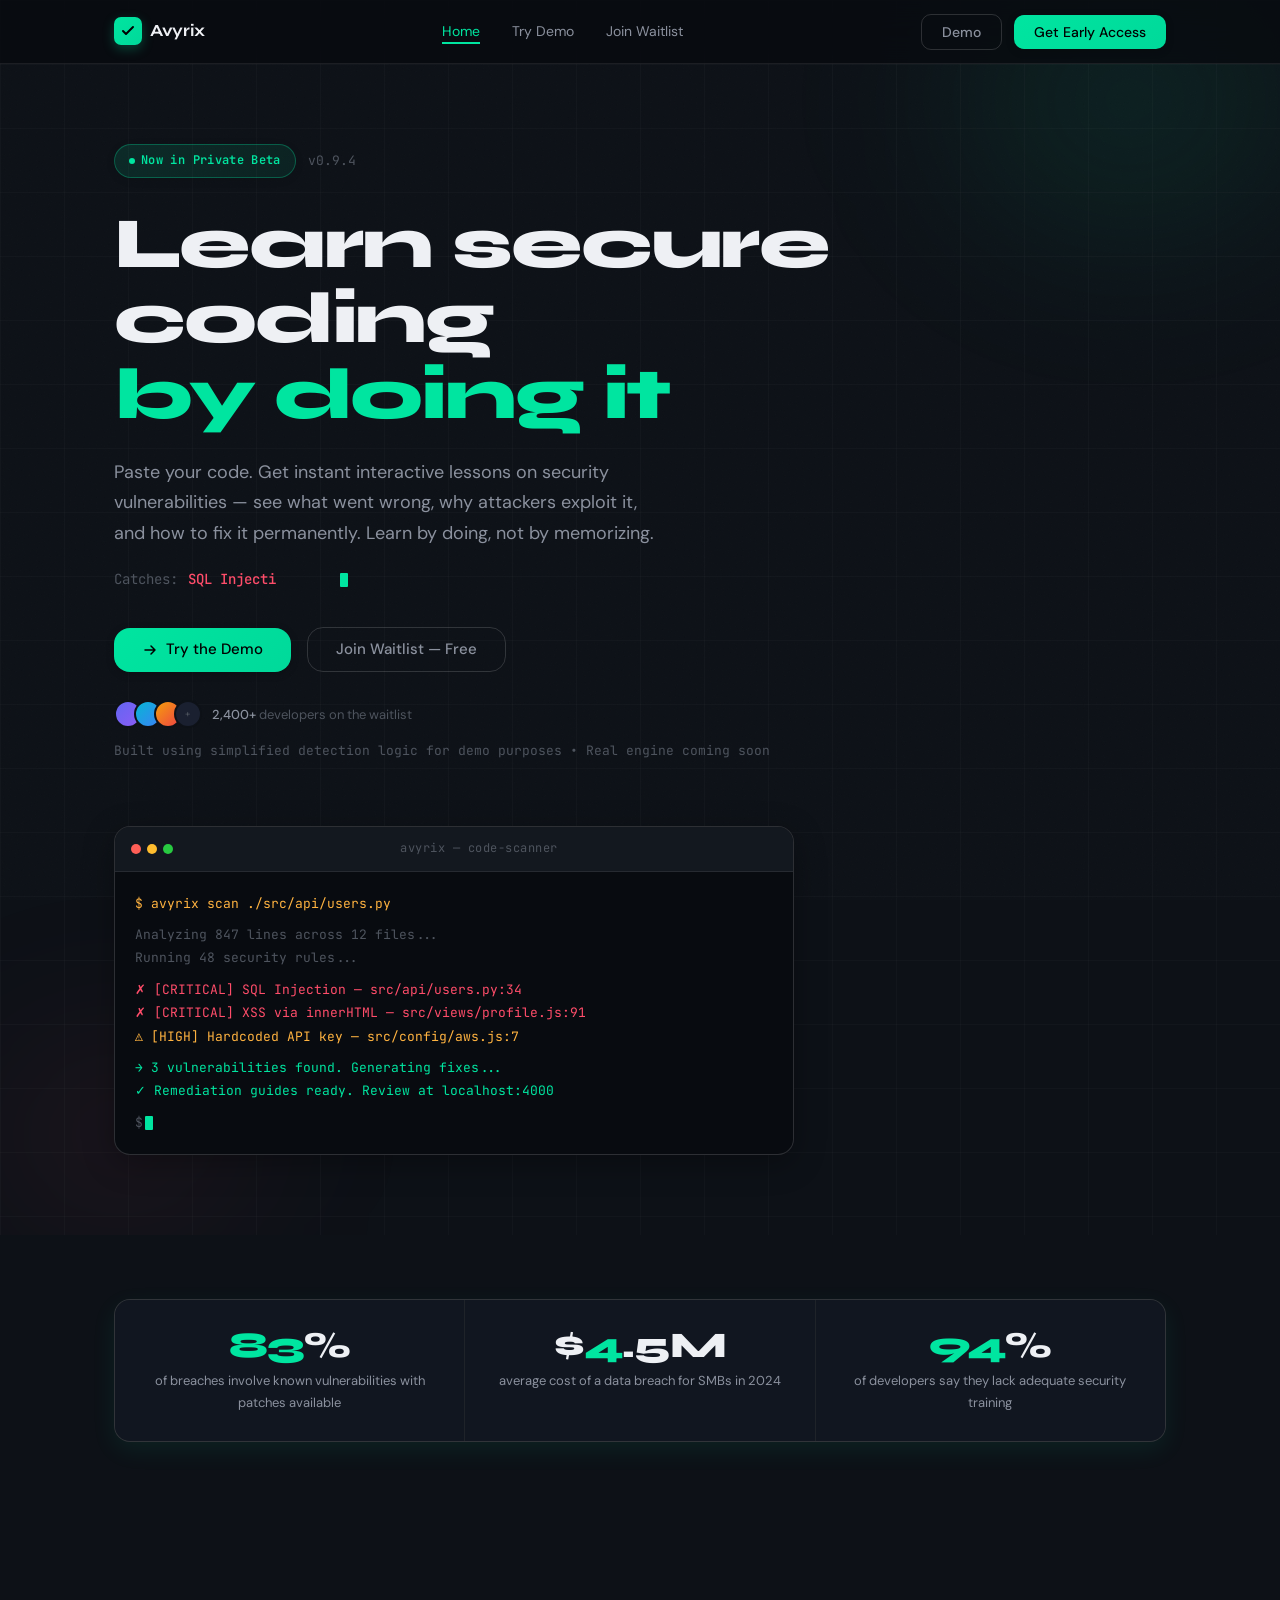
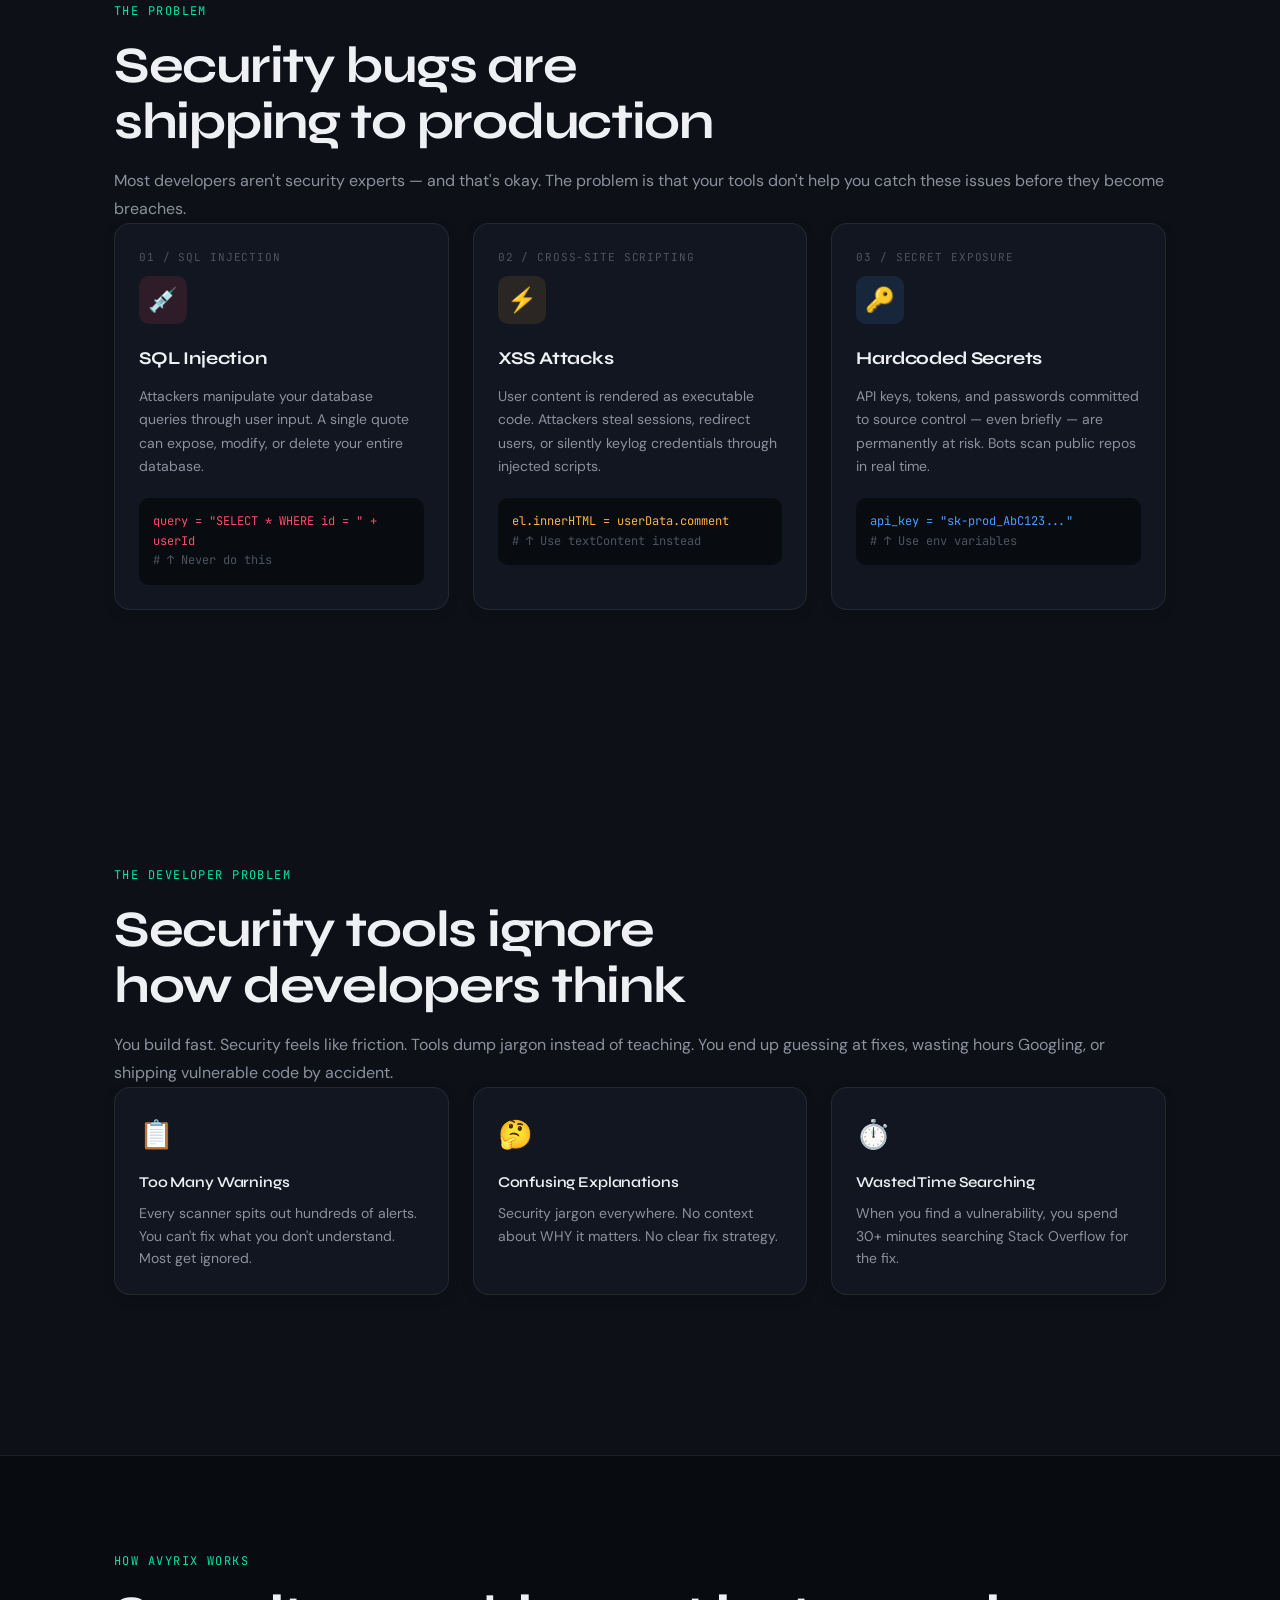
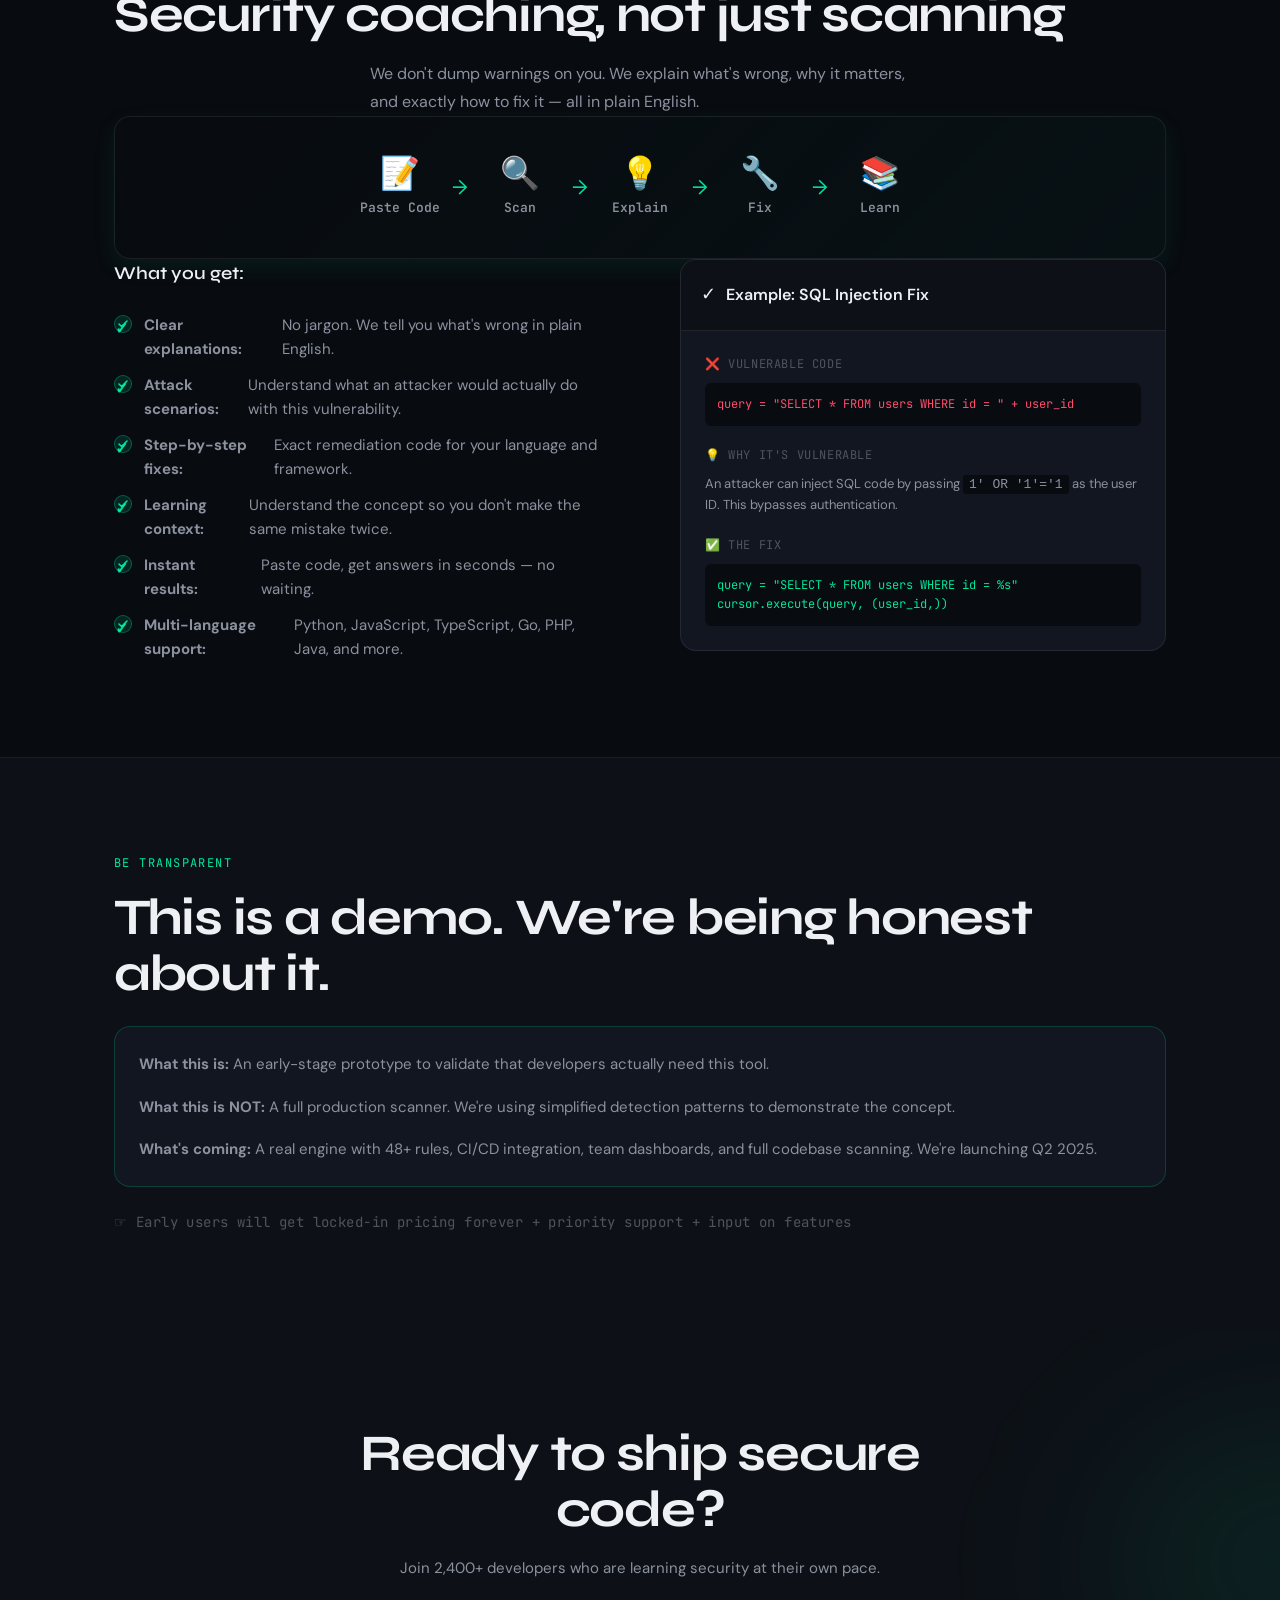
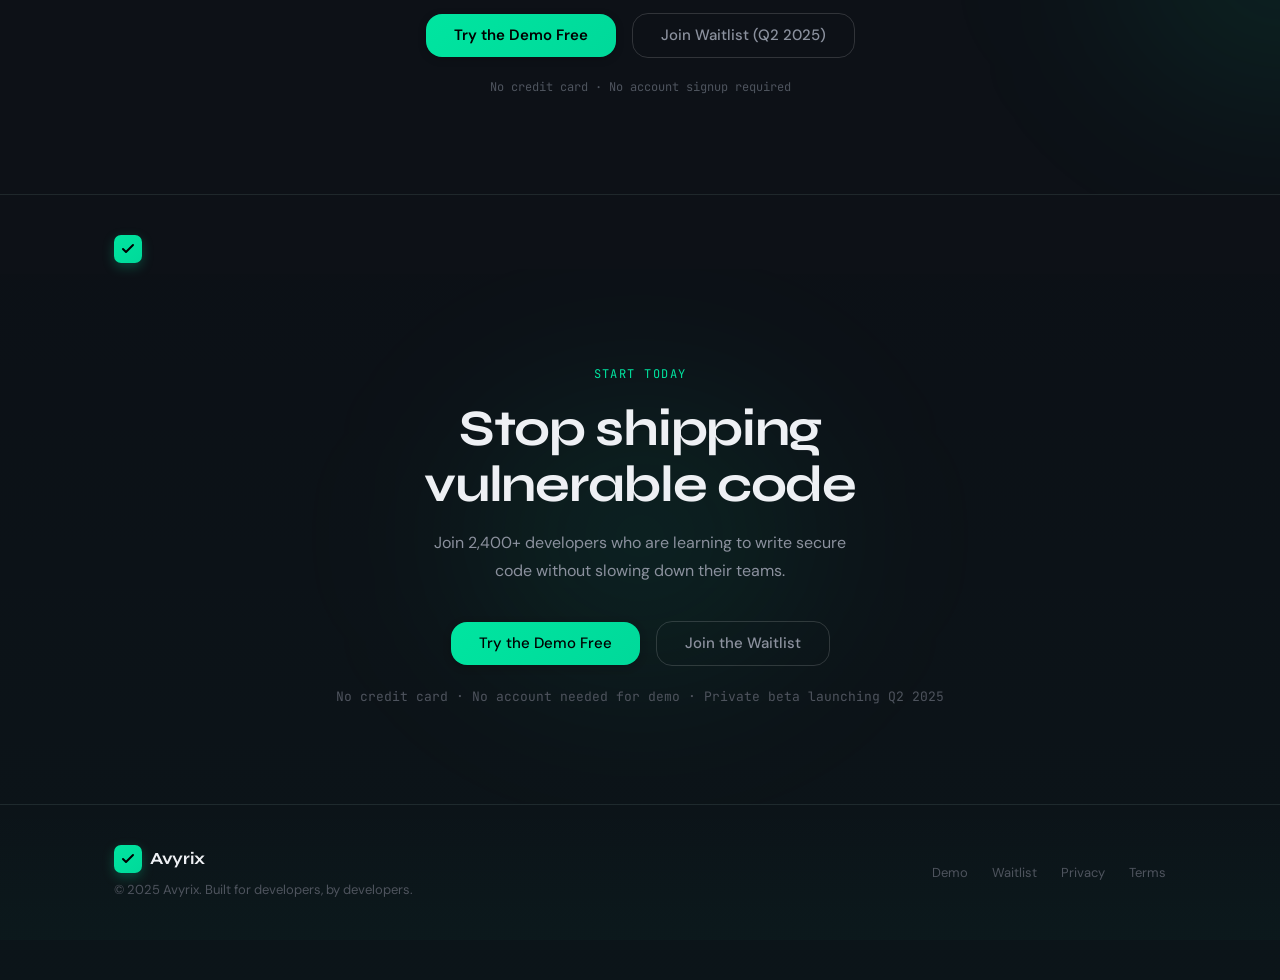
==== index.html @ a2d28712 "Initial Commit to GetAvyrix-Ready" ====
<!DOCTYPE html>
<html lang="en">

<head>
  <meta charset="UTF-8" />
  <meta name="viewport" content="width=device-width, initial-scale=1.0" />
  <meta name="description"
    content="Learn secure coding by example. Paste code, understand vulnerabilities, see how attacks work, and learn to fix them. Your developer-first security learning assistant." />
  <meta property="og:title" content="Avyrix — Learn Secure Coding by Example" />
  <meta property="og:description" content="Understand security vulnerabilities through interactive learning. See real attacks, understand why they matter, and master secure coding." />
  <meta property="og:type" content="website" />
  <title>Avyrix — Learn Secure Coding Fast (For Developers)</title>
  <link rel="stylesheet" href="css/styles.css" />
  <link rel="icon" type="image/svg+xml"
    href="data:image/svg+xml,<svg xmlns='http://www.w3.org/2000/svg' viewBox='0 0 32 32'><rect width='32' height='32' rx='8' fill='%2300e5a0'/><path d='M10 16l4 4 8-8' stroke='%23000' stroke-width='2.5' fill='none' stroke-linecap='round' stroke-linejoin='round'/></svg>" />
  <!-- Google tag (gtag.js) -->
  <script async src="https://www.googletagmanager.com/gtag/js?id=G-MGV57BHCSG"></script>
  <script>
    window.dataLayer = window.dataLayer || [];
    function gtag() { dataLayer.push(arguments); }
    gtag('js', new Date());

    gtag('config', 'G-MGV57BHCSG');
  </script>
</head>

<body>
  <!-- ═══════════════════════════════════════════════════════════
     NAVIGATION
═══════════════════════════════════════════════════════════ -->
  <nav class="nav" role="navigation" aria-label="Main navigation">
    <div class="nav__inner">
      <a href="index.html" class="nav__logo" aria-label="Avyrix home">
        <div class="nav__logo-icon" aria-hidden="true">
          <svg viewBox="0 0 16 16" fill="none" xmlns="http://www.w3.org/2000/svg">
            <path d="M3 8l3 3 7-7" stroke="#000" stroke-width="2" stroke-linecap="round" stroke-linejoin="round" />
          </svg>
        </div>
        <span class="nav__logo-text">Avyrix</span>
      </a>
      <ul class="nav__links" role="list">
        <li><a href="index.html" class="active">Home</a></li>
        <li><a href="demo.html">Try Demo</a></li>
        <li><a href="waitlist.html">Join Waitlist</a></li>
      </ul>
      <div class="nav__cta">
        <a href="demo.html" class="btn btn--ghost">Demo</a>
        <a href="waitlist.html" class="btn btn--primary">Get Early Access</a>
      </div>
    </div>
  </nav>
  <!-- ═══════════════════════════════════════════════════════════
     HERO
═══════════════════════════════════════════════════════════ -->
  <main>
    <section class="section"
      style="padding-top: calc(var(--nav-h) + 80px); padding-bottom: 80px; position: relative; overflow: hidden;"
      aria-labelledby="hero-heading">
      <!-- Background glow accents -->
      <div class="glow-accent glow-accent--green" style="top: -100px; right: -100px;" aria-hidden="true"></div>
      <div class="glow-accent glow-accent--red" style="bottom: -50px; left: -80px;" aria-hidden="true"></div>
      <!-- Grid lines background -->
      <div
        style="position:absolute;inset:0;background-image:linear-gradient(var(--border) 1px,transparent 1px),linear-gradient(90deg,var(--border) 1px,transparent 1px);background-size:64px 64px;opacity:0.3;pointer-events:none;"
        aria-hidden="true"></div>
      <div class="container" style="position:relative;z-index:1;">
        <div style="max-width: 760px;">
          <div class="fade-up">
            <div style="display:flex;align-items:center;gap:12px;margin-bottom:28px;flex-wrap:wrap;">
              <span class="badge badge--green badge--dot">Now in Private Beta</span>
              <span style="font-size:13px;color:var(--text-muted);font-family:var(--font-mono);">v0.9.4</span>
            </div>
          </div>
          <h1 class="display-xl fade-up fade-up--d1" id="hero-heading">Learn secure coding<br>
            <span style="color:var(--accent-green);">by doing it</span>
          </h1>
          <p class="fade-up fade-up--d2"
            style="font-size:18px;color:var(--text-secondary);margin-top:24px;max-width:540px;line-height:1.7;">
            Paste your code. Get instant interactive lessons on security vulnerabilities — see what went wrong, why attackers exploit it, and how to fix it permanently. Learn by doing, not by memorizing.
          </p>
          <!-- Typewriter feature highlight -->
          <div class="fade-up fade-up--d2" style="display:flex;align-items:center;gap:10px;margin-top:20px;">
            <span style="font-size:14px;color:var(--text-muted);font-family:var(--font-mono);">Catches:</span>
            <span id="typewriter"
              style="font-size:14px;color:var(--accent-red);font-family:var(--font-mono);font-weight:500;min-width:140px;"></span>
            <span class="terminal__caret" aria-hidden="true"></span>
          </div>
          <div class="fade-up fade-up--d3"
            style="display:flex;align-items:center;gap:16px;margin-top:36px;flex-wrap:wrap;">
            <a href="demo.html" class="btn btn--primary btn--large">
              <svg width="16" height="16" viewBox="0 0 16 16" fill="none" aria-hidden="true">
                <path d="M3 8h10M9 4l4 4-4 4" stroke="currentColor" stroke-width="1.5" stroke-linecap="round"
                  stroke-linejoin="round" />
              </svg> Try the Demo </a>
            <a href="waitlist.html" class="btn btn--ghost btn--large">Join Waitlist — Free</a>
          </div>
          <!-- Social proof line -->
          <div class="fade-up fade-up--d4" style="display:flex;align-items:center;gap:10px;margin-top:28px;">
            <div style="display:flex;" aria-label="User avatars">
              <!-- Avatar stack (decorative) -->
              <div
                style="width:28px;height:28px;border-radius:50%;background:linear-gradient(135deg,#6366f1,#8b5cf6);border:2px solid var(--bg-1);margin-right:-8px;"
                aria-hidden="true"></div>
              <div
                style="width:28px;height:28px;border-radius:50%;background:linear-gradient(135deg,#06b6d4,#3b82f6);border:2px solid var(--bg-1);margin-right:-8px;"
                aria-hidden="true"></div>
              <div
                style="width:28px;height:28px;border-radius:50%;background:linear-gradient(135deg,#f59e0b,#ef4444);border:2px solid var(--bg-1);margin-right:-8px;"
                aria-hidden="true"></div>
              <div
                style="width:28px;height:28px;border-radius:50%;background:var(--bg-3);border:2px solid var(--bg-1);display:flex;align-items:center;justify-content:center;font-size:10px;color:var(--text-muted);"
                aria-hidden="true">+</div>
            </div>
            <span style="font-size:13px;color:var(--text-muted);">
              <span style="color:var(--text-secondary);font-weight:500;">2,400+</span> developers on the waitlist
            </span>
          </div>
        </div>
        <p style="margin-top:12px;font-size:13px;color:var(--text-muted);font-family:var(--font-mono);"> Built using
          simplified detection logic for demo purposes • Real engine coming soon </p>
        <!-- Terminal preview float -->
        <div class="fade-up fade-up--d3" style="margin-top:64px;max-width:680px;" role="img"
          aria-label="Code scanner terminal preview">
          <div class="terminal">
            <div class="terminal__bar">
              <div class="terminal__dots" aria-hidden="true">
                <div class="terminal__dot" style="background:#ff5f57;"></div>
                <div class="terminal__dot" style="background:#ffbd2e;"></div>
                <div class="terminal__dot" style="background:#28ca41;"></div>
              </div>
              <span class="terminal__title">avyrix — code-scanner</span>
            </div>
            <div class="terminal__body" aria-live="polite">
              <div class="terminal__line--amber">$ avyrix scan ./src/api/users.py</div>
              <div style="color:var(--text-muted);margin-top:8px;">Analyzing 847 lines across 12 files...</div>
              <div style="color:var(--text-muted);">Running 48 security rules...</div>
              <div class="terminal__line--red" style="margin-top:8px;">✗ [CRITICAL] SQL Injection — src/api/users.py:34
              </div>
              <div class="terminal__line--red">✗ [CRITICAL] XSS via innerHTML — src/views/profile.js:91</div>
              <div class="terminal__line--amber">⚠ [HIGH] Hardcoded API key — src/config/aws.js:7</div>
              <div class="terminal__line--green" style="margin-top:8px;">→ 3 vulnerabilities found. Generating fixes...
              </div>
              <div class="terminal__line--green">✓ Remediation guides ready. Review at localhost:4000</div>
              <div style="margin-top:8px;color:var(--text-muted);">$<span class="terminal__caret"
                  aria-hidden="true"></span></div>
            </div>
          </div>
        </div>
      </div>
    </section>
    <!-- ═══════════════════════════════════════════════════════════
     STATS
═══════════════════════════════════════════════════════════ -->
    <section class="section--sm" aria-label="Key statistics">
      <div class="container">
        <div class="stat-grid" role="list">
          <div class="stat-item" role="listitem" data-reveal>
            <div class="stat-item__num"><span data-count="83">0</span>%</div>
            <div class="stat-item__label">of breaches involve known vulnerabilities with patches available</div>
          </div>
          <div class="stat-item" role="listitem" data-reveal>
            <div class="stat-item__num">$<span data-count="4">0</span>.5M</div>
            <div class="stat-item__label">average cost of a data breach for SMBs in 2024</div>
          </div>
          <div class="stat-item" role="listitem" data-reveal>
            <div class="stat-item__num"><span data-count="94">0</span>%</div>
            <div class="stat-item__label">of developers say they lack adequate security training</div>
          </div>
        </div>
      </div>
    </section>
    <!-- ═══════════════════════════════════════════════════════════
     PROBLEM SECTION
═══════════════════════════════════════════════════════════ -->
    <section class="section" aria-labelledby="problem-heading">
      <div class="container">
        <div style="max-width:600px;margin-bottom:64px;" data-reveal>
          <span class="eyebrow">The Problem</span>
          <h2 class="display-lg" id="problem-heading">Security bugs are<br>shipping to production</h2>
          <p style="color:var(--text-secondary);margin-top:16px;font-size:16px;line-height:1.75;">
            Most developers aren't security experts — and that's okay. The problem is that your tools don't help you
            catch these issues before they become breaches.
          </p>
        </div>
        <div class="grid-3" role="list" style="margin-bottom:64px;">
          <article class="card problem-card" data-reveal role="listitem">
            <div class="problem-card__num">01 / SQL INJECTION</div>
            <div class="problem-card__icon" style="background:var(--accent-red-dim);"><span aria-hidden="true">💉</span></div>
            <h3>SQL Injection</h3>
            <p>Attackers manipulate your database queries through user input. A single quote can expose, modify, or delete your entire database.</p>
            <div style="margin-top:20px;padding:14px;background:var(--bg-0);border-radius:var(--radius-md);font-family:var(--font-mono);font-size:12px;">
              <span style="color:var(--accent-red);">query = "SELECT * WHERE id = " + userId</span><br>
              <span style="color:var(--text-muted);"># ↑ Never do this</span>
            </div>
          </article>
          <article class="card problem-card" data-reveal role="listitem">
            <div class="problem-card__num">02 / CROSS-SITE SCRIPTING</div>
            <div class="problem-card__icon" style="background:var(--accent-amber-dim);"><span aria-hidden="true">⚡</span></div>
            <h3>XSS Attacks</h3>
            <p>User content is rendered as executable code. Attackers steal sessions, redirect users, or silently keylog credentials through injected scripts.</p>
            <div style="margin-top:20px;padding:14px;background:var(--bg-0);border-radius:var(--radius-md);font-family:var(--font-mono);font-size:12px;">
              <span style="color:var(--accent-amber);">el.innerHTML = userData.comment</span><br>
              <span style="color:var(--text-muted);"># ↑ Use textContent instead</span>
            </div>
          </article>
          <article class="card problem-card" data-reveal role="listitem">
            <div class="problem-card__num">03 / SECRET EXPOSURE</div>
            <div class="problem-card__icon" style="background:var(--accent-blue-dim);"><span aria-hidden="true">🔑</span></div>
            <h3>Hardcoded Secrets</h3>
            <p>API keys, tokens, and passwords committed to source control — even briefly — are permanently at risk. Bots scan public repos in real time.</p>
            <div style="margin-top:20px;padding:14px;background:var(--bg-0);border-radius:var(--radius-md);font-family:var(--font-mono);font-size:12px;">
              <span style="color:var(--accent-blue);">api_key = "sk-prod_AbC123..."</span><br>
              <span style="color:var(--text-muted);"># ↑ Use env variables</span>
            </div>
          </article>
        </div>
      </div>
    </section>

    <!-- ═══════════════════════════════════════════════════════════
     DEVELOPER PROBLEM SECTION
═══════════════════════════════════════════════════════════ -->
    <section class="section" aria-labelledby="developer-problem-heading">
      <div class="container">
        <div style="max-width:600px;margin-bottom:64px;" data-reveal>
          <span class="eyebrow">The Developer Problem</span>
          <h2 class="display-lg" id="developer-problem-heading">Security tools ignore<br>how developers think</h2>
          <p style="color:var(--text-secondary);margin-top:16px;font-size:16px;line-height:1.75;">
            You build fast. Security feels like friction. Tools dump jargon instead of teaching. You end up guessing at fixes,
            wasting hours Googling, or shipping vulnerable code by accident.
          </p>
        </div>
        <div class="grid-3" role="list" style="margin-bottom:64px;">
          <article class="card problem-card" data-reveal role="listitem">
            <div style="font-size:28px;margin-bottom:12px;" aria-hidden="true">📋</div>
            <h3 style="font-size:15px;font-weight:600;margin-bottom:8px;">Too Many Warnings</h3>
            <p style="font-size:14px;color:var(--text-secondary);line-height:1.6;">Every scanner spits out hundreds of alerts. You can't fix what you don't understand. Most get ignored.</p>
          </article>
          <article class="card problem-card" data-reveal role="listitem">
            <div style="font-size:28px;margin-bottom:12px;" aria-hidden="true">🤔</div>
            <h3 style="font-size:15px;font-weight:600;margin-bottom:8px;">Confusing Explanations</h3>
            <p style="font-size:14px;color:var(--text-secondary);line-height:1.6;">Security jargon everywhere. No context about WHY it matters. No clear fix strategy.</p>
          </article>
          <article class="card problem-card" data-reveal role="listitem">
            <div style="font-size:28px;margin-bottom:12px;" aria-hidden="true">⏱️</div>
            <h3 style="font-size:15px;font-weight:600;margin-bottom:8px;">Wasted Time Searching</h3>
            <p style="font-size:14px;color:var(--text-secondary);line-height:1.6;">When you find a vulnerability, you spend 30+ minutes searching Stack Overflow for the fix.</p>
          </article>
        </div>
      </div>
    </section>
    <!-- ═══════════════════════════════════════════════════════════
     SOLUTION SECTION
═══════════════════════════════════════════════════════════ -->
    <section class="section"
      style="background:var(--bg-0);border-top:1px solid var(--border);border-bottom:1px solid var(--border);"
      aria-labelledby="solution-heading">
      <div class="container">
        <div style="text-align:center;margin-bottom:64px;" data-reveal>
          <span class="eyebrow">How Avyrix Works</span>
          <h2 class="display-lg" id="solution-heading">Security coaching, not just scanning</h2>
          <p style="color:var(--text-secondary);margin-top:16px;max-width:540px;margin-left:auto;margin-right:auto;font-size:16px;line-height:1.75;">
            We don't dump warnings on you. We explain what's wrong, why it matters, and exactly how to fix it — all in plain English.
          </p>
        </div>
        <!-- Visual flow diagram -->
        <div class="flow-diagram" data-reveal style="margin-bottom:64px;">
          <div class="flow-step">
            <div class="flow-icon">📝</div>
            <div class="flow-label">Paste Code</div>
          </div>
          <div class="flow-arrow">→</div>
          <div class="flow-step">
            <div class="flow-icon">🔍</div>
            <div class="flow-label">Scan</div>
          </div>
          <div class="flow-arrow">→</div>
          <div class="flow-step">
            <div class="flow-icon">💡</div>
            <div class="flow-label">Explain</div>
          </div>
          <div class="flow-arrow">→</div>
          <div class="flow-step">
            <div class="flow-icon">🔧</div>
            <div class="flow-label">Fix</div>
          </div>
          <div class="flow-arrow">→</div>
          <div class="flow-step">
            <div class="flow-icon">📚</div>
            <div class="flow-label">Learn</div>
          </div>
        </div>
        <!-- How it works steps -->
        <div class="grid-2" style="align-items:start;gap:80px;">
          <!-- Left: Copy -->
          <div data-reveal>
            <h3 style="font-size:18px;font-weight:600;margin-bottom:24px;color:var(--text-primary);">What you get:</h3>
            <ul class="feature-list" role="list">
              <li><strong>Clear explanations:</strong> No jargon. We tell you what's wrong in plain English.</li>
              <li><strong>Attack scenarios:</strong> Understand what an attacker would actually do with this vulnerability.</li>
              <li><strong>Step-by-step fixes:</strong> Exact remediation code for your language and framework.</li>
              <li><strong>Learning context:</strong> Understand the concept so you don't make the same mistake twice.</li>
              <li><strong>Instant results:</strong> Paste code, get answers in seconds — no waiting.</li>
              <li><strong>Multi-language support:</strong> Python, JavaScript, TypeScript, Go, PHP, Java, and more.</li>
            </ul>
          </div>
          <!-- Right: Example walkthrough -->
          <div data-reveal>
            <div style="background:var(--bg-card);border:1px solid var(--border);border-radius:var(--radius-lg);overflow:hidden;">
              <div
                style="padding:20px;background:var(--bg-1);border-bottom:1px solid var(--border);display:flex;align-items:center;gap:10px;">
                <span style="font-size:18px;" aria-hidden="true">✓</span>
                <span style="font-weight:600;color:var(--text-primary);">Example: SQL Injection Fix</span>
              </div>
              <div style="padding:24px;">
                <div style="margin-bottom:20px;">
                  <p style="font-size:12px;color:var(--text-muted);font-family:var(--font-mono);letter-spacing:0.05em;margin-bottom:8px;text-transform:uppercase;">
                    ❌ Vulnerable Code
                  </p>
                  <div
                    style="background:var(--bg-0);padding:12px;border-radius:6px;font-family:var(--font-mono);font-size:12px;color:var(--accent-red);line-height:1.6;overflow-x:auto;">
                    query = "SELECT * FROM users WHERE id = " + user_id
                  </div>
                </div>
                <div style="margin-bottom:20px;">
                  <p style="font-size:12px;color:var(--text-muted);font-family:var(--font-mono);letter-spacing:0.05em;margin-bottom:8px;text-transform:uppercase;">
                    💡 Why It's Vulnerable
                  </p>
                  <p style="font-size:13px;color:var(--text-secondary);line-height:1.6;">
                    An attacker can inject SQL code by passing <code style="background:var(--bg-0);padding:2px 6px;border-radius:3px;">1' OR '1'='1</code> as the user ID. This bypasses authentication.
                  </p>
                </div>
                <div>
                  <p style="font-size:12px;color:var(--text-muted);font-family:var(--font-mono);letter-spacing:0.05em;margin-bottom:8px;text-transform:uppercase;">
                    ✅ The Fix
                  </p>
                  <div
                    style="background:var(--bg-0);padding:12px;border-radius:6px;font-family:var(--font-mono);font-size:12px;color:var(--accent-green);line-height:1.6;overflow-x:auto;">
                    query = "SELECT * FROM users WHERE id = %s"<br>
                    cursor.execute(query, (user_id,))
                  </div>
                </div>
              </div>
            </div>
          </div>
        </div>
      </div>
    </section>
    <!-- ═══════════════════════════════════════════════════════════
     TRANSPARENCY SECTION
═══════════════════════════════════════════════════════════ -->
    <section class="section" aria-labelledby="transparency-heading">
      <div class="container">
        <div style="max-width:700px;margin:0 auto;text-align:center;" data-reveal>
          <span class="eyebrow">Be Transparent</span>
          <h2 class="display-lg" id="transparency-heading">This is a demo. We're being honest about it.</h2>
          <div style="margin-top:24px;padding:24px;background:var(--bg-card);border:1px solid rgba(0,229,160,0.2);border-radius:var(--radius-lg);">
            <p style="font-size:15px;color:var(--text-secondary);line-height:1.75;margin-bottom:16px;">
              <strong>What this is:</strong> An early-stage prototype to validate that developers actually need this tool.
            </p>
            <p style="font-size:15px;color:var(--text-secondary);line-height:1.75;margin-bottom:16px;">
              <strong>What this is NOT:</strong> A full production scanner. We're using simplified detection patterns to demonstrate the concept.
            </p>
            <p style="font-size:15px;color:var(--text-secondary);line-height:1.75;">
              <strong>What's coming:</strong> A real engine with 48+ rules, CI/CD integration, team dashboards, and full codebase scanning. We're launching Q2 2025.
            </p>
          </div>
          <p style="margin-top:24px;font-size:14px;color:var(--text-muted);font-family:var(--font-mono);letter-spacing:0.03em;">
            ☞ Early users will get locked-in pricing forever + priority support + input on features
          </p>
        </div>
      </div>
    </section>
    <!-- ═══════════════════════════════════════════════════════════
     FINAL CTA SECTION
═══════════════════════════════════════════════════════════ -->
    <section class="section" style="position:relative;overflow:hidden;" aria-labelledby="final-cta-heading">
      <div class="glow-accent glow-accent--green" style="top:50%;right:-20%;transform:translateY(-50%);" aria-hidden="true"></div>
      <div class="container" style="text-align:center;position:relative;z-index:1;">
        <div data-reveal>
          <h2 class="display-lg" id="final-cta-heading" style="max-width:560px;margin:0 auto;"> Ready to ship secure code?</h2>
          <p style="color:var(--text-secondary);margin-top:16px;margin-bottom:32px;max-width:500px;margin-left:auto;margin-right:auto;font-size:15px;line-height:1.75;">
            Join 2,400+ developers who are learning security at their own pace.
          </p>
          <div style="display:flex;align-items:center;justify-content:center;gap:16px;flex-wrap:wrap;margin-bottom:20px;">
            <a href="demo.html" class="btn btn--primary btn--large" style="font-weight:600;"> Try the Demo Free </a>
            <a href="waitlist.html" class="btn btn--ghost btn--large"> Join Waitlist (Q2 2025)</a>
          </div>
          <p style="font-size:12px;color:var(--text-muted);font-family:var(--font-mono);"> No credit card · No account signup required </p>
        </div>
      </div>
    </section>
  </main>
  <!-- ═══════════════════════════════════════════════════════════
     FOOTER
═══════════════════════════════════════════════════════════ -->
  <footer class="footer" role="contentinfo">
    <div class="container">
      <div class="footer__inner">
        <div>
          <div class="nav__logo" style="margin-bottom:6px;">
            <div class="nav__logo-icon" aria-hidden="true">
              <svg viewBox="0 0 16 16" fill="none" xmlns="http://www.w3.org/2000/svg">
                <path d="M3 8l3 3 7-7" stroke="#000" stroke-width="2" stroke-linecap="round" stroke-linejoin="round" />
                    and apply the remediation steps. Ship secure code with confidence.</p>
                </div>
              </div>
            </div>
          </div>
        </div>
      </div>
    </section>
    <!-- ═══════════════════════════════════════════════════════════
     CTA SECTION
═══════════════════════════════════════════════════════════ -->
    <section class="section" style="position:relative;overflow:hidden;" aria-labelledby="cta-heading">
      <div class="glow-accent glow-accent--green" style="top:50%;left:50%;transform:translate(-50%,-50%);"
        aria-hidden="true"></div>
      <div class="container" style="text-align:center;position:relative;z-index:1;">
        <div data-reveal>
          <span class="eyebrow">Start Today</span>
          <h2 class="display-lg" id="cta-heading" style="max-width:560px;margin:0 auto;"> Stop shipping vulnerable code
          </h2>
          <p
            style="color:var(--text-secondary);margin-top:16px;margin-bottom:36px;max-width:440px;margin-left:auto;margin-right:auto;line-height:1.75;">
            Join 2,400+ developers who are learning to write secure code without slowing down their teams. </p>
          <div style="display:flex;align-items:center;justify-content:center;gap:16px;flex-wrap:wrap;">
            <a href="demo.html" class="btn btn--primary btn--large"> Try the Demo Free </a>
            <a href="waitlist.html" class="btn btn--ghost btn--large"> Join the Waitlist </a>
          </div>
          <p style="margin-top:20px;font-size:13px;color:var(--text-muted);font-family:var(--font-mono);"> No credit
            card · No account needed for demo · Private beta launching Q2 2025 </p>
        </div>
      </div>
    </section>
  </main>
  <!-- ═══════════════════════════════════════════════════════════
     FOOTER
═══════════════════════════════════════════════════════════ -->
  <footer class="footer" role="contentinfo">
    <div class="container">
      <div class="footer__inner">
        <div>
          <div class="nav__logo" style="margin-bottom:6px;">
            <div class="nav__logo-icon" aria-hidden="true">
              <svg viewBox="0 0 16 16" fill="none" xmlns="http://www.w3.org/2000/svg">
                <path d="M3 8l3 3 7-7" stroke="#000" stroke-width="2" stroke-linecap="round" stroke-linejoin="round" />
              </svg>
            </div>
            <span class="nav__logo-text">Avyrix</span>
          </div>
          <p class="footer__copy">© 2025 Avyrix. Built for developers, by developers.</p>
        </div>
        <nav class="footer__links" aria-label="Footer navigation">
          <a href="demo.html">Demo</a>
          <a href="waitlist.html">Waitlist</a>
          <a href="#" onclick="return false;">Privacy</a>
          <a href="#" onclick="return false;">Terms</a>
        </nav>
      </div>
    </div>
  </footer>
  <script src="js/utils.js"></script>
  <script src="js/app.js"></script>
</body>

</html>
---- css/styles.css ----
/* ============================================================
  Avyrix — Global Stylesheet
  Design: Terminal-noir with precision grid
  Font: Syne (display) + JetBrains Mono (code) + DM Sans (body)
  ============================================================ */

@import url('https://fonts.googleapis.com/css2?family=Syne:wght@400;600;700;800&family=DM+Sans:ital,opsz,wght@0,9..40,300;0,9..40,400;0,9..40,500;1,9..40,300&family=JetBrains+Mono:wght@400;500&display=swap');

/* ── Reset ───────────────────────────────────────────────── */
*, *::before, *::after { box-sizing: border-box; margin: 0; padding: 0; }
html { scroll-behavior: smooth; }
img, svg { display: block; max-width: 100%; }
a { color: inherit; text-decoration: none; }
button { cursor: pointer; border: none; background: none; font-family: inherit; }

/* ── Tokens ──────────────────────────────────────────────── */
:root {
  --bg-0: #080b10;
  --bg-1: #0d1117;
  --bg-2: #13181f;
  --bg-3: #1a2030;
  --bg-card: #111620;
  --border: rgba(255,255,255,0.08);
  --border-strong: rgba(255,255,255,0.15);

  --accent-green: #00e5a0;
  --accent-green-dim: rgba(0,229,160,0.12);
  --accent-green-glow: rgba(0,229,160,0.25);
  --accent-red: #ff4d6a;
  --accent-red-dim: rgba(255,77,106,0.12);
  --accent-blue: #4d9eff;
  --accent-blue-dim: rgba(77,158,255,0.12);
  --accent-amber: #ffb340;
  --accent-amber-dim: rgba(255,179,64,0.10);

  --text-primary: #eef0f4;
  --text-secondary: #8b919e;
  --text-muted: #4e545e;
  --text-code: #a8f0c6;

  --font-display: 'Syne', sans-serif;
  --font-body: 'DM Sans', sans-serif;
  --font-mono: 'JetBrains Mono', monospace;

  --radius-sm: 6px;
  --radius-md: 10px;
  --radius-lg: 16px;
  --radius-xl: 24px;

  --transition: 220ms cubic-bezier(0.4,0,0.2,1);

  --max-w: 1100px;
  --nav-h: 64px;
}

body {
  font-family: var(--font-body);
  background: var(--bg-1);
  color: var(--text-primary);
  font-size: 16px;
  line-height: 1.65;
  -webkit-font-smoothing: antialiased;
  overflow-x: hidden;
}

/* ── Noise texture overlay ──────────────────────────────── */
body::before {
  content: '';
  position: fixed;
  inset: 0;
  background-image: url("data:image/svg+xml,%3Csvg viewBox='0 0 256 256' xmlns='http://www.w3.org/2000/svg'%3E%3Cfilter id='n'%3E%3CfeTurbulence type='fractalNoise' baseFrequency='0.9' numOctaves='4' stitchTiles='stitch'/%3E%3C/filter%3E%3Crect width='100%25' height='100%25' filter='url(%23n)' opacity='0.04'/%3E%3C/svg%3E");
  background-size: 200px 200px;
  pointer-events: none;
  z-index: 0;
  opacity: 0.5;
}

/* ── Layout ──────────────────────────────────────────────── */
.container {
  max-width: var(--max-w);
  margin: 0 auto;
  padding: 0 24px;
  position: relative;
  z-index: 1;
}

/* ── Navigation ─────────────────────────────────────────── */
.nav {
  position: fixed;
  top: 0; left: 0; right: 0;
  height: var(--nav-h);
  z-index: 100;
  background: rgba(8,11,16,0.8);
  backdrop-filter: blur(16px);
  -webkit-backdrop-filter: blur(16px);
  border-bottom: 1px solid var(--border);
}
.nav__inner {
  max-width: var(--max-w);
  margin: 0 auto;
  padding: 0 24px;
  height: 100%;
  display: flex;
  align-items: center;
  justify-content: space-between;
  position: relative;
  z-index: 1;
}
.nav__logo {
  font-family: var(--font-display);
  font-weight: 700;
  font-size: 17px;
  letter-spacing: -0.02em;
  display: flex;
  align-items: center;
  gap: 8px;
}
.nav__logo-icon {
  width: 28px; height: 28px;
  background: linear-gradient(135deg, var(--accent-green), #00d99a);
  border-radius: 7px;
  display: flex;
  align-items: center;
  justify-content: center;
  transition: all var(--transition);
  box-shadow: 0 4px 12px rgba(0,229,160,0.25);
}
.nav__logo:hover .nav__logo-icon {
  transform: scale(1.1);
  box-shadow: 0 6px 20px rgba(0,229,160,0.4);
}
.nav__logo-icon svg { width: 16px; height: 16px; }
.nav__logo-text { color: var(--text-primary); }
.nav__logo-text span { color: var(--accent-green); }
.nav__links {
  display: flex;
  align-items: center;
  gap: 32px;
  list-style: none;
}
.nav__links a {
  font-size: 14px;
  color: var(--text-secondary);
  transition: all var(--transition);
  font-weight: 400;
  position: relative;
  padding-bottom: 4px;
}
.nav__links a::after {
  content: '';
  position: absolute;
  bottom: 0;
  left: 0;
  width: 0;
  height: 2px;
  background: var(--accent-green);
  transition: width var(--transition);
}
.nav__links a:hover {
  color: var(--text-primary);
}
.nav__links a:hover::after {
  width: 100%;
}
.nav__links a.active {
  color: var(--accent-green);
}
.nav__links a.active::after {
  width: 100%;
}
.nav__cta {
  display: flex;
  align-items: center;
  gap: 12px;
}

/* ── Buttons ─────────────────────────────────────────────── */
.btn {
  display: inline-flex;
  align-items: center;
  gap: 8px;
  padding: 10px 20px;
  border-radius: var(--radius-md);
  font-size: 14px;
  font-weight: 500;
  font-family: var(--font-body);
  transition: all var(--transition);
  line-height: 1;
  white-space: nowrap;
  box-shadow: 0 2px 8px rgba(0,0,0,0.2);
}
.btn--primary {
  background: linear-gradient(135deg, var(--accent-green), #00d99a);
  color: #000;
}
.btn--primary:hover {
  background: linear-gradient(135deg, #00ffb2, #00e5a0);
  transform: translateY(-2px);
  box-shadow: 0 8px 24px rgba(0,229,160,0.35);
}
.btn--ghost {
  background: transparent;
  color: var(--text-secondary);
  border: 1.5px solid var(--border-strong);
  box-shadow: none;
}
.btn--ghost:hover {
  color: var(--text-primary);
  border-color: var(--accent-green);
  background: rgba(0,229,160,0.06);
  box-shadow: 0 4px 16px rgba(0,229,160,0.1);
  transform: translateY(-1px);
}
.btn--large {
  padding: 14px 28px;
  font-size: 15px;
  border-radius: var(--radius-lg);
}
.btn:active {
  transform: scale(0.98);
}
.btn--danger {
  background: linear-gradient(135deg, var(--accent-red), #ff2d4a);
  color: #fff;
}
.btn--danger:hover {
  background: linear-gradient(135deg, #ff6b7f, #ff1f42);
  transform: translateY(-2px);
  box-shadow: 0 8px 24px rgba(255,77,106,0.35);
}

/* ── Badge ───────────────────────────────────────────────── */
.badge {
  display: inline-flex;
  align-items: center;
  gap: 6px;
  padding: 6px 14px;
  border-radius: 100px;
  font-size: 12px;
  font-weight: 600;
  letter-spacing: 0.03em;
  font-family: var(--font-mono);
  transition: all var(--transition);
  box-shadow: 0 2px 8px rgba(0,0,0,0.1);
}
.badge--green {
  background: linear-gradient(135deg, var(--accent-green-dim), rgba(0,229,160,0.08));
  color: var(--accent-green);
  border: 1.5px solid rgba(0,229,160,0.3);
}
.badge--red {
  background: var(--accent-red-dim);
  color: var(--accent-red);
  border: 1px solid rgba(255,77,106,0.2);
}
.badge--blue {
  background: var(--accent-blue-dim);
  color: var(--accent-blue);
  border: 1px solid rgba(77,158,255,0.2);
}
.badge--amber {
  background: var(--accent-amber-dim);
  color: var(--accent-amber);
  border: 1px solid rgba(255,179,64,0.2);
}
.badge--dot::before {
  content: '';
  display: inline-block;
  width: 6px;
  height: 6px;
  border-radius: 50%;
  background: currentColor;
}

/* ── Section spacing ─────────────────────────────────────── */
.section { padding: 96px 0; position: relative; }
.section--sm { padding: 64px 0; }

/* ── Typography helpers ──────────────────────────────────── */
.eyebrow {
  font-family: var(--font-mono);
  font-size: 12px;
  text-transform: uppercase;
  letter-spacing: 0.12em;
  color: var(--accent-green);
  margin-bottom: 16px;
  display: block;
}
h1, h2, h3, h4 { font-family: var(--font-display); }
.display-xl {
  font-size: clamp(42px, 6vw, 72px);
  font-weight: 800;
  line-height: 1.05;
  letter-spacing: -0.03em;
}
.display-lg {
  font-size: clamp(32px, 4vw, 52px);
  font-weight: 700;
  line-height: 1.1;
  letter-spacing: -0.025em;
}
.display-md {
  font-size: clamp(24px, 3vw, 38px);
  font-weight: 700;
  line-height: 1.15;
  letter-spacing: -0.02em;
}
.text-muted { color: var(--text-secondary); }
.text-accent { color: var(--accent-green); }
.text-mono { font-family: var(--font-mono); }

/* ── Cards ───────────────────────────────────────────────── */
.card {
  background: var(--bg-card);
  border: 1px solid var(--border);
  border-radius: var(--radius-lg);
  padding: 24px;
  transition: all var(--transition);
  box-shadow: 0 4px 12px rgba(0,0,0,0.15);
}
.card:hover {
  border-color: var(--accent-green);
  box-shadow: 0 12px 32px rgba(0,229,160,0.15);
  transform: translateY(-4px);
}

.card--red {
  background: rgba(255,77,106,0.05);
  border-color: rgba(255,77,106,0.2);
}
.card--red:hover {
  border-color: var(--accent-red);
  box-shadow: 0 12px 32px rgba(255,77,106,0.15);
}
.card--blue {
  background: rgba(77,158,255,0.05);
  border-color: rgba(77,158,255,0.2);
}
.card--blue:hover {
  border-color: var(--accent-blue);
  box-shadow: 0 12px 32px rgba(77,158,255,0.15);
}
.card--green {
  background: rgba(0,229,160,0.05);
  border-color: rgba(0,229,160,0.2);
}
.card--green:hover {
  border-color: var(--accent-green);
  box-shadow: 0 12px 32px rgba(0,229,160,0.15);
}

/* ── Grid system ─────────────────────────────────────────── */
.grid-2 { display: grid; grid-template-columns: repeat(2, 1fr); gap: 24px; }
.grid-3 { display: grid; grid-template-columns: repeat(3, 1fr); gap: 24px; }
.grid-auto { display: grid; grid-template-columns: repeat(auto-fit, minmax(280px, 1fr)); gap: 24px; }

/* ── Form elements ───────────────────────────────────────── */
.form-group { display: flex; flex-direction: column; gap: 8px; }
.form-label {
  font-size: 13px;
  font-weight: 500;
  color: var(--text-secondary);
  font-family: var(--font-mono);
  letter-spacing: 0.03em;
}
.form-input, .form-select, .form-textarea {
  background: var(--bg-2);
  border: 1.5px solid var(--border-strong);
  border-radius: var(--radius-md);
  color: var(--text-primary);
  font-family: var(--font-body);
  font-size: 15px;
  padding: 12px 16px;
  width: 100%;
  transition: all var(--transition);
  outline: none;
  appearance: none;
  box-shadow: inset 0 2px 4px rgba(0,0,0,0.1);
}
.form-input::placeholder { color: var(--text-muted); }
.form-input:hover, .form-select:hover, .form-textarea:hover {
  border-color: rgba(0,229,160,0.3);
  background: var(--bg-3);
}
.form-input:focus, .form-select:focus, .form-textarea:focus {
  border-color: var(--accent-green);
  box-shadow: inset 0 2px 4px rgba(0,0,0,0.1), 0 0 0 3px var(--accent-green-dim);
  background: var(--bg-1);
}
.form-select {
  background-image: url("data:image/svg+xml,%3Csvg xmlns='http://www.w3.org/2000/svg' width='12' height='8' viewBox='0 0 12 8'%3E%3Cpath d='M1 1l5 5 5-5' stroke='%238b919e' stroke-width='1.5' fill='none' stroke-linecap='round'/%3E%3C/svg%3E");
  background-repeat: no-repeat;
  background-position: right 14px center;
  padding-right: 40px;
  cursor: pointer;
  color: var(--text-primary);
}
.form-select option { background: var(--bg-2); color: var(--text-primary); }
.form-textarea {
  min-height: 200px;
  resize: vertical;
  font-family: var(--font-mono);
  font-size: 13px;
  line-height: 1.7;
}

/* ── Code block ──────────────────────────────────────────── */
.code-block {
  background: var(--bg-0);
  border: 1px solid var(--border);
  border-radius: var(--radius-md);
  overflow: hidden;
}
.code-block__header {
  display: flex;
  align-items: center;
  justify-content: space-between;
  padding: 10px 16px;
  border-bottom: 1px solid var(--border);
  background: var(--bg-2);
}
.code-block__lang {
  font-family: var(--font-mono);
  font-size: 11px;
  color: var(--text-muted);
  text-transform: uppercase;
  letter-spacing: 0.08em;
}
.code-block__dots { display: flex; gap: 6px; }
.code-block__dot {
  width: 10px; height: 10px;
  border-radius: 50%;
}
.code-block__dot:nth-child(1) { background: #ff5f57; }
.code-block__dot:nth-child(2) { background: #ffbd2e; }
.code-block__dot:nth-child(3) { background: #28ca41; }
.code-block__body {
  padding: 16px;
  font-family: var(--font-mono);
  font-size: 13px;
  line-height: 1.7;
  color: var(--text-code);
  overflow-x: auto;
  white-space: pre-wrap;
  word-break: break-word;
}

/* ── Copy button ─────────────────────────────────────────── */
.copy-btn {
  display: inline-flex;
  align-items: center;
  gap: 6px;
  padding: 5px 10px;
  background: var(--bg-3);
  border: 1px solid var(--border);
  border-radius: var(--radius-sm);
  color: var(--text-secondary);
  font-size: 12px;
  font-family: var(--font-mono);
  transition: all var(--transition);
  cursor: pointer;
}
.copy-btn:hover {
  color: var(--accent-green);
  border-color: rgba(0,229,160,0.3);
}
.copy-btn.copied {
  color: var(--accent-green);
  border-color: rgba(0,229,160,0.3);
  background: var(--accent-green-dim);
}

/* ── Divider ─────────────────────────────────────────────── */
.divider {
  height: 1px;
  background: var(--border);
  margin: 0;
}

/* ── Animations ──────────────────────────────────────────── */
@keyframes fadeUp {
  from { opacity: 0; transform: translateY(24px); }
  to   { opacity: 1; transform: translateY(0); }
}
@keyframes pulse-dot {
  0%, 100% { opacity: 1; }
  50%       { opacity: 0.4; }
}
@keyframes scan-line {
  from { transform: translateY(-100%); }
  to   { transform: translateY(100vh); }
}
@keyframes blink-caret {
  50% { opacity: 0; }
}
@keyframes glow-pulse {
  0%, 100% { filter: drop-shadow(0 0 20px rgba(0,229,160,0.3)); }
  50% { filter: drop-shadow(0 0 40px rgba(0,229,160,0.6)); }
}
@keyframes slide-in-left {
  from { opacity: 0; transform: translateX(-20px); }
  to { opacity: 1; transform: translateX(0); }
}
@keyframes float-up {
  0% { transform: translateY(0px); }
  50% { transform: translateY(-10px); }
  100% { transform: translateY(0px); }
}
@keyframes shimmer {
  0% { background-position: -1000px 0; }
  100% { background-position: 1000px 0; }
}

.fade-up { animation: fadeUp 0.6s cubic-bezier(0.4,0,0.2,1) both; }
.fade-up--d1 { animation-delay: 0.1s; }
.fade-up--d2 { animation-delay: 0.2s; }
.fade-up--d3 { animation-delay: 0.3s; }
.fade-up--d4 { animation-delay: 0.4s; }

/* ── Scanning line effect ────────────────────────────────── */
.scan-overlay {
  position: absolute;
  inset: 0;
  overflow: hidden;
  pointer-events: none;
  z-index: 0;
  border-radius: inherit;
}
.scan-overlay::after {
  content: '';
  position: absolute;
  left: 0; right: 0;
  height: 60px;
  background: linear-gradient(to bottom, transparent, rgba(0,229,160,0.04) 50%, transparent);
  animation: scan-line 3s linear infinite;
}

/* ── Stat numbers ────────────────────────────────────────── */
.stat-grid {
  display: grid;
  grid-template-columns: repeat(3, 1fr);
  gap: 1px;
  background: var(--border);
  border: 1.5px solid var(--border);
  border-radius: var(--radius-lg);
  overflow: hidden;
  box-shadow: 0 8px 24px rgba(0,229,160,0.08);
}
.stat-item {
  background: var(--bg-card);
  padding: 28px 24px;
  text-align: center;
  transition: all var(--transition);
  position: relative;
}
.stat-item:hover {
  background: linear-gradient(135deg, var(--bg-card) 0%, rgba(0,229,160,0.04) 100%);
  transform: translateY(-2px);
}
.stat-item__num {
  font-family: var(--font-display);
  font-size: 36px;
  font-weight: 800;
  color: var(--text-primary);
  letter-spacing: -0.03em;
  line-height: 1;
  margin-bottom: 6px;
}
.stat-item__num span { color: var(--accent-green); }
.stat-item__label {
  font-size: 13px;
  color: var(--text-secondary);
}

/* ── Problem cards ───────────────────────────────────────── */
.problem-card {
  position: relative;
  overflow: hidden;
  transition: all var(--transition);
}
.problem-card:hover {
  transform: translateY(-6px);
  box-shadow: 0 16px 40px rgba(0,229,160,0.12) !important;
}
.problem-card__icon {
  width: 48px; height: 48px;
  border-radius: var(--radius-md);
  display: flex;
  align-items: center;
  justify-content: center;
  margin-bottom: 20px;
  font-size: 24px;
  transition: transform var(--transition);
}
.problem-card:hover .problem-card__icon {
  transform: scale(1.1) rotate(-5deg);
}
.problem-card__num {
  font-family: var(--font-mono);
  font-size: 11px;
  color: var(--text-muted);
  letter-spacing: 0.08em;
  margin-bottom: 10px;
}
.problem-card h3 {
  font-size: 18px;
  font-weight: 700;
  margin-bottom: 12px;
  letter-spacing: -0.01em;
}
.problem-card p { color: var(--text-secondary); font-size: 14px; line-height: 1.65; }

/* ── Feature list ────────────────────────────────────────── */
.feature-list { list-style: none; display: flex; flex-direction: column; gap: 14px; }
.feature-list li {
  display: flex;
  align-items: flex-start;
  gap: 12px;
  font-size: 15px;
  color: var(--text-secondary);
}
.feature-list li::before {
  content: '';
  flex-shrink: 0;
  width: 18px;
  height: 18px;
  border-radius: 50%;
  background: var(--accent-green-dim);
  border: 1px solid rgba(0,229,160,0.3);
  background-image: url("data:image/svg+xml,%3Csvg xmlns='http://www.w3.org/2000/svg' width='10' height='8' viewBox='0 0 10 8'%3E%3Cpath d='M1 4l2.5 2.5L9 1' stroke='%2300e5a0' stroke-width='1.5' fill='none' stroke-linecap='round' stroke-linejoin='round'/%3E%3C/svg%3E");
  background-repeat: no-repeat;
  background-position: center;
  margin-top: 3px;
}

/* ── Footer ──────────────────────────────────────────────── */
.footer {
  border-top: 1px solid var(--border);
  padding: 40px 0;
  position: relative;
  z-index: 1;
  background: linear-gradient(180deg, transparent, rgba(0,229,160,0.02));
}
.footer__inner {
  display: flex;
  align-items: center;
  justify-content: space-between;
  gap: 24px;
}
.footer__copy { font-size: 13px; color: var(--text-muted); }
.footer__links { display: flex; gap: 24px; }
.footer__links a {
  font-size: 13px;
  color: var(--text-muted);
  transition: all var(--transition);
  position: relative;
}
.footer__links a::after {
  content: '';
  position: absolute;
  bottom: -2px;
  left: 0;
  width: 0;
  height: 1px;
  background: var(--accent-green);
  transition: width var(--transition);
}
.footer__links a:hover {
  color: var(--accent-green);
}
.footer__links a:hover::after {
  width: 100%;
}

/* ── Alert messages ──────────────────────────────────────── */
.alert {
  padding: 14px 18px;
  border-radius: var(--radius-md);
  font-size: 14px;
  display: flex;
  align-items: center;
  gap: 10px;
}
.alert--success {
  background: rgba(0,229,160,0.08);
  border: 1px solid rgba(0,229,160,0.25);
  color: var(--accent-green);
}
.alert--error {
  background: var(--accent-red-dim);
  border: 1px solid rgba(255,77,106,0.25);
  color: var(--accent-red);
}

/* ── Terminal component ──────────────────────────────────── */
.terminal {
  background: var(--bg-0);
  border: 1.5px solid var(--border-strong);
  border-radius: var(--radius-lg);
  overflow: hidden;
  font-family: var(--font-mono);
  font-size: 13px;
  box-shadow: 0 8px 32px rgba(0,0,0,0.3), inset 0 1px 0 rgba(255,255,255,0.05);
  transition: all var(--transition);
}
.terminal:hover {
  border-color: rgba(0,229,160,0.3);
  box-shadow: 0 12px 48px rgba(0,229,160,0.15), inset 0 1px 0 rgba(255,255,255,0.05);
}
.terminal__bar {
  display: flex;
  align-items: center;
  gap: 8px;
  padding: 12px 16px;
  background: var(--bg-2);
  border-bottom: 1px solid var(--border);
}
.terminal__dots { display: flex; gap: 6px; }
.terminal__dot { width: 10px; height: 10px; border-radius: 50%; }
.terminal__title {
  font-size: 12px;
  color: var(--text-muted);
  margin: 0 auto;
  letter-spacing: 0.04em;
}
.terminal__body {
  padding: 20px;
  line-height: 1.8;
  color: var(--text-secondary);
  min-height: 160px;
}
.terminal__line--green { color: var(--accent-green); }
.terminal__line--red { color: var(--accent-red); }
.terminal__line--blue { color: var(--accent-blue); }
.terminal__line--amber { color: var(--accent-amber); }
.terminal__caret {
  display: inline-block;
  width: 8px;
  height: 14px;
  background: var(--accent-green);
  vertical-align: middle;
  animation: blink-caret 1s step-end infinite;
  margin-left: 2px;
  border-radius: 1px;
}

/* ── Scan result section (demo.html) ─────────────────────── */
.scan-results { display: flex; flex-direction: column; gap: 20px; margin-top: 32px; }
.result-card { border-radius: var(--radius-lg); overflow: hidden; }
.result-card__header {
  display: flex;
  align-items: center;
  gap: 12px;
  padding: 16px 20px;
  border-bottom: 1px solid rgba(255,255,255,0.06);
}
.result-card__icon {
  width: 36px; height: 36px;
  border-radius: var(--radius-md);
  display: flex;
  align-items: center;
  justify-content: center;
  font-size: 18px;
  flex-shrink: 0;
}
.result-card__title {
  font-family: var(--font-display);
  font-size: 15px;
  font-weight: 700;
  letter-spacing: -0.01em;
}
.result-card__subtitle { font-size: 12px; color: var(--text-secondary); margin-top: 2px; }
.result-card__body { padding: 20px; }

/* ── Severity indicator ──────────────────────────────────── */
.severity {
  display: flex;
  align-items: center;
  gap: 6px;
  font-size: 12px;
  font-family: var(--font-mono);
  font-weight: 500;
}
.severity__bar {
  display: flex;
  gap: 3px;
}
.severity__seg {
  width: 20px;
  height: 4px;
  border-radius: 2px;
  background: var(--border-strong);
}
.severity--critical .severity__seg:nth-child(-n+5) { background: var(--accent-red); }
.severity--high .severity__seg:nth-child(-n+4) { background: var(--accent-amber); }
.severity--medium .severity__seg:nth-child(-n+3) { background: var(--accent-amber); }

/* ── Steps list ──────────────────────────────────────────── */
.steps-list { list-style: none; display: flex; flex-direction: column; gap: 12px; counter-reset: steps; }
.steps-list li {
  display: flex;
  gap: 14px;
  font-size: 14px;
  color: var(--text-secondary);
  counter-increment: steps;
}
.steps-list li::before {
  content: counter(steps);
  flex-shrink: 0;
  width: 22px;
  height: 22px;
  border-radius: 50%;
  background: var(--accent-green-dim);
  border: 1px solid rgba(0,229,160,0.3);
  display: flex;
  align-items: center;
  justify-content: center;
  font-family: var(--font-mono);
  font-size: 11px;
  color: var(--accent-green);
  margin-top: 2px;
}

/* ── Empty/placeholder state ─────────────────────────────── */
.empty-state {
  text-align: center;
  padding: 60px 24px;
  color: var(--text-muted);
}
.empty-state__icon { font-size: 40px; margin-bottom: 16px; opacity: 0.4; }
.empty-state__title { font-size: 16px; font-weight: 600; margin-bottom: 8px; color: var(--text-secondary); }
.empty-state__desc { font-size: 14px; line-height: 1.6; }

/* ── Loading spinner ─────────────────────────────────────── */
@keyframes spin { to { transform: rotate(360deg); } }
.spinner {
  width: 20px; height: 20px;
  border: 2px solid var(--border-strong);
  border-top-color: var(--accent-green);
  border-radius: 50%;
  animation: spin 0.7s linear infinite;
  display: inline-block;
}

/* ── Scrollbar ───────────────────────────────────────────── */
::-webkit-scrollbar { width: 6px; height: 6px; }
::-webkit-scrollbar-track { background: transparent; }
::-webkit-scrollbar-thumb { background: var(--border-strong); border-radius: 3px; }
::-webkit-scrollbar-thumb:hover { background: rgba(255,255,255,0.25); }

/* ── Selection ───────────────────────────────────────────── */
::selection { background: rgba(0,229,160,0.2); color: var(--text-primary); }

/* ── Page header (inner pages) ───────────────────────────── */
.page-header {
  padding: calc(var(--nav-h) + 64px) 0 64px;
  text-align: center;
}
.page-header p {
  max-width: 540px;
  margin: 16px auto 0;
  color: var(--text-secondary);
  font-size: 16px;
  line-height: 1.7;
}

/* ── Grid glow accent ────────────────────────────────────── */
.glow-accent {
  position: absolute;
  border-radius: 50%;
  filter: blur(80px);
  pointer-events: none;
  z-index: 0;
}
.glow-accent--green {
  width: 500px; height: 400px;
  background: radial-gradient(ellipse, rgba(0,229,160,0.12) 0%, transparent 70%);
}
.glow-accent--red {
  width: 400px; height: 300px;
  background: radial-gradient(ellipse, rgba(255,77,106,0.10) 0%, transparent 70%);
}

/* ── Flow diagram ────────────────────────────────────────── */
.flow-diagram {
  display: flex;
  align-items: center;
  justify-content: center;
  gap: 12px;
  flex-wrap: wrap;
  padding: 40px 24px;
  background: linear-gradient(135deg, var(--bg-0) 0%, rgba(0,229,160,0.03) 100%);
  border: 1.5px solid var(--border);
  border-radius: var(--radius-lg);
  box-shadow: 0 8px 24px rgba(0,229,160,0.08);
  transition: all var(--transition);
}
.flow-diagram:hover {
  border-color: rgba(0,229,160,0.2);
  box-shadow: 0 12px 32px rgba(0,229,160,0.12);
}
.flow-step {
  display: flex;
  flex-direction: column;
  align-items: center;
  gap: 8px;
  min-width: 80px;
  transition: transform var(--transition);
}
.flow-step:hover {
  transform: scale(1.05);
}
.flow-icon {
  font-size: 32px;
  line-height: 1;
  transition: transform 0.6s ease-in-out;
}
.flow-step:hover .flow-icon {
  transform: scale(1.2);
}
.flow-label {
  font-size: 13px;
  font-weight: 600;
  color: var(--text-secondary);
  text-align: center;
  font-family: var(--font-mono);
}
.flow-arrow {
  font-size: 20px;
  color: var(--accent-green);
  line-height: 1;
}

/* ── Feature list styling ────────────────────────────────── */
.feature-list {
  list-style: none;
  display: flex;
  flex-direction: column;
  gap: 12px;
}
.feature-list li {
  display: flex;
  gap: 12px;
  align-items: flex-start;
  font-size: 15px;
  color: var(--text-secondary);
  line-height: 1.6;
}
.feature-list li::before {
  content: '✓';
  flex-shrink: 0;
  color: var(--accent-green);
  font-weight: 700;
  font-size: 16px;
  margin-top: 2px;
}

/* ── Educational Learning Sections ──────────────────────── */
.learning-section {
  display: flex;
  flex-direction: column;
  gap: 12px;
  padding-bottom: 20px;
}
.learning-section:not(:last-child) {
  border-bottom: 1px solid var(--border);
  margin-bottom: 20px;
}
.learning-section__title {
  font-size: 15px;
  font-weight: 600;
  color: var(--text-primary);
  font-family: var(--font-display);
  display: flex;
  align-items: center;
  gap: 8px;
  letter-spacing: -0.01em;
}
.learning-section__content {
  font-size: 14px;
  color: var(--text-secondary);
  line-height: 1.75;
  margin: 0;
}

/* ── Card lesson styling ─────────────────────────────────── */
.card--lesson {
  border-color: rgba(255,77,106,0.15);
  background: linear-gradient(135deg, rgba(255,77,106,0.04) 0%, transparent 100%);
}

/* ── Responsive ──────────────────────────────────────────── */
@media (max-width: 768px) {
  .grid-2, .grid-3 { grid-template-columns: 1fr; }
  .stat-grid { grid-template-columns: 1fr; }
  .nav__links { display: none; }
  .footer__inner { flex-direction: column; text-align: center; }
  .display-xl { font-size: 36px; }
  .display-lg { font-size: 28px; }
  .flow-diagram {
    gap: 8px;
    padding: 24px 16px;
  }
  .flow-arrow {
    display: none;
  }
  .flow-step {
    min-width: 70px;
    gap: 6px;
  }
  .flow-icon {
    font-size: 28px;
  }
  .flow-label {
    font-size: 11px;
  }
}
@media (max-width: 480px) {
  .container { padding: 0 16px; }
  .section { padding: 64px 0; }
  .flow-diagram {
    flex-direction: column;
    gap: 4px;
    padding: 16px;
  }
  .flow-icon {
    font-size: 24px;
  }
}
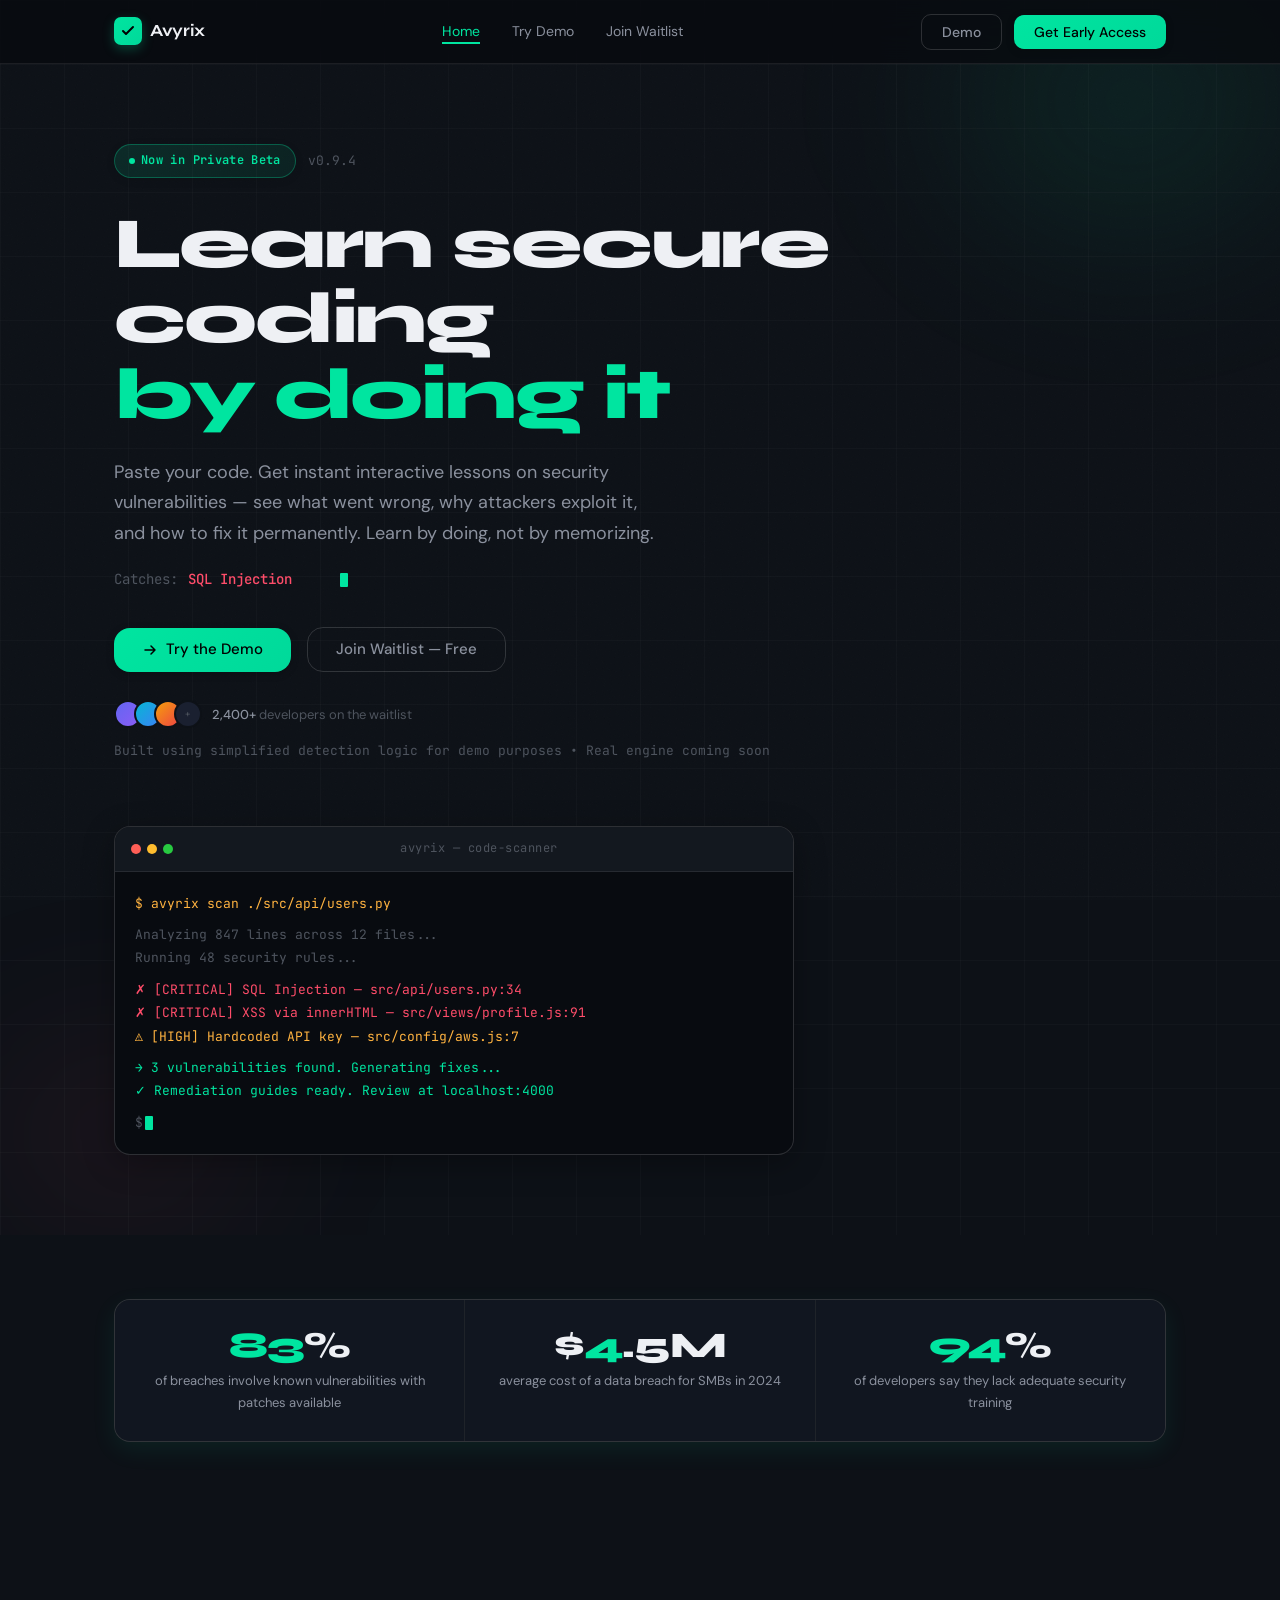
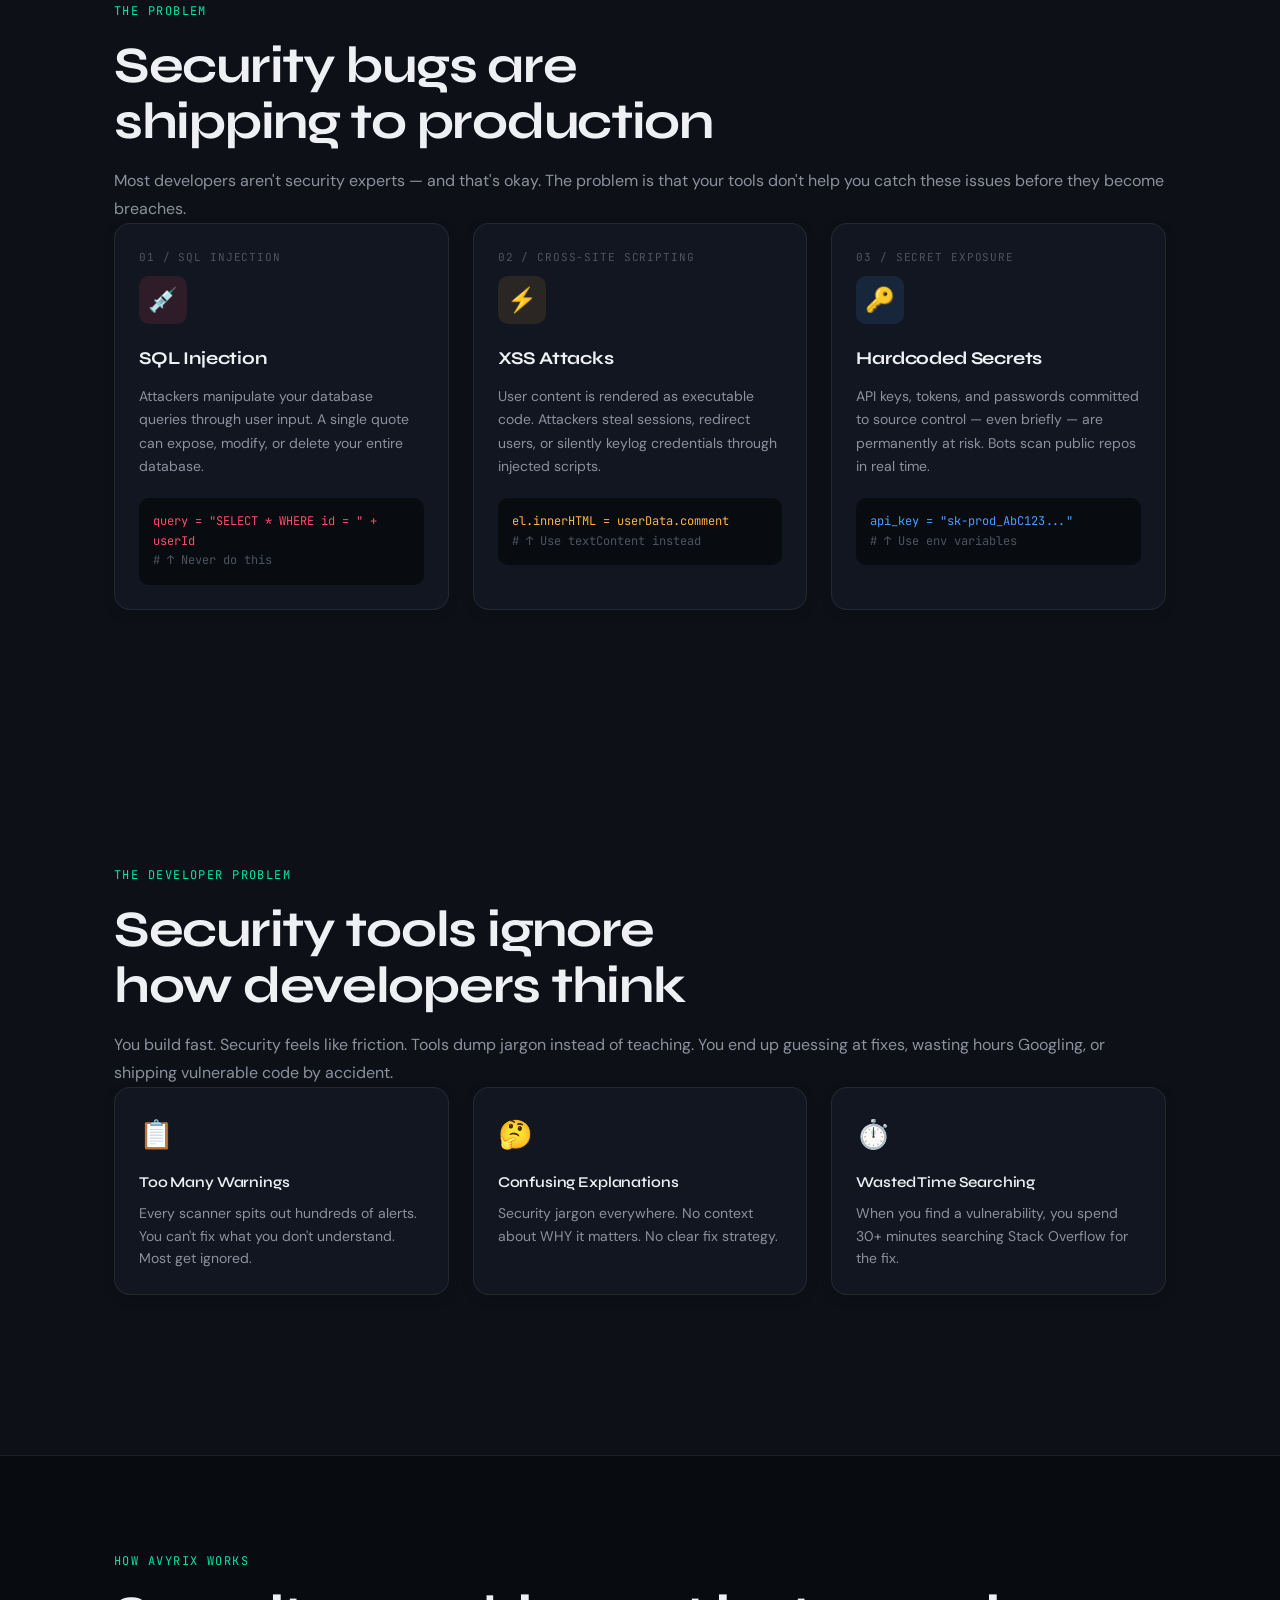
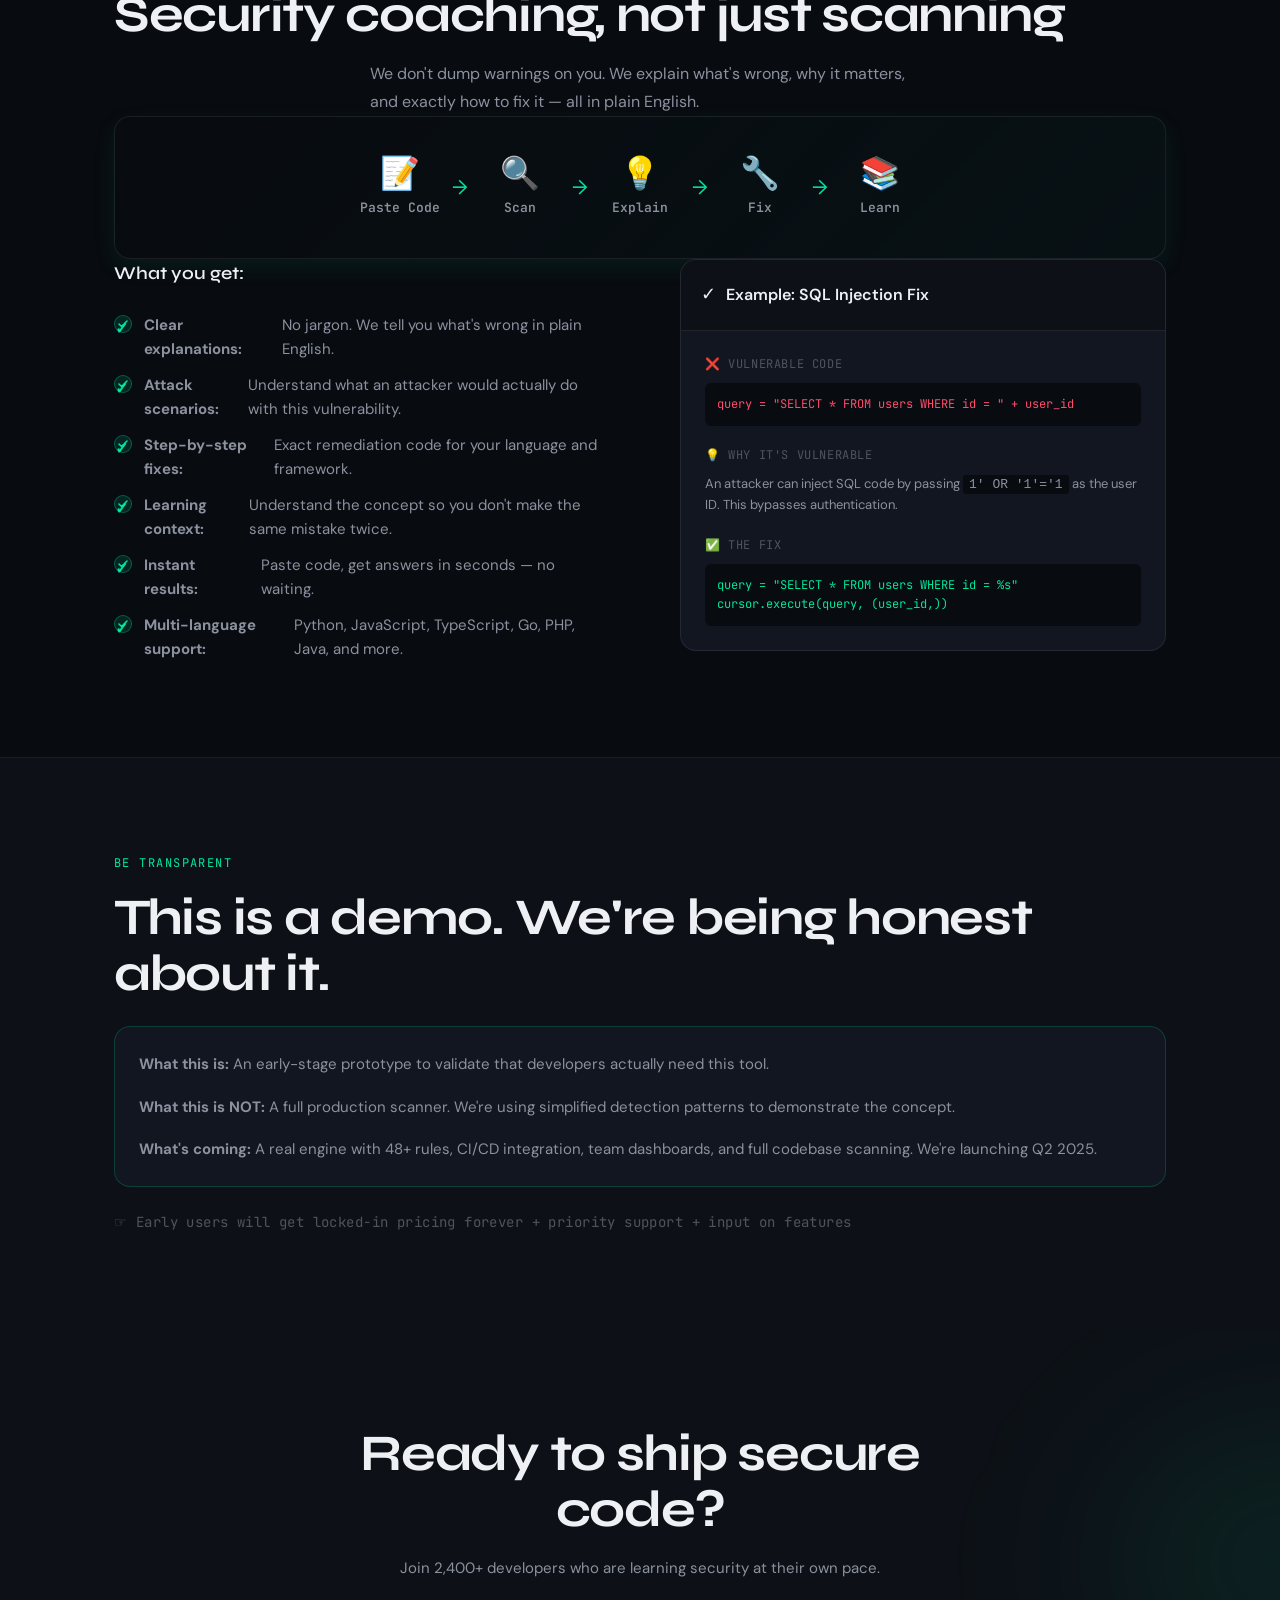
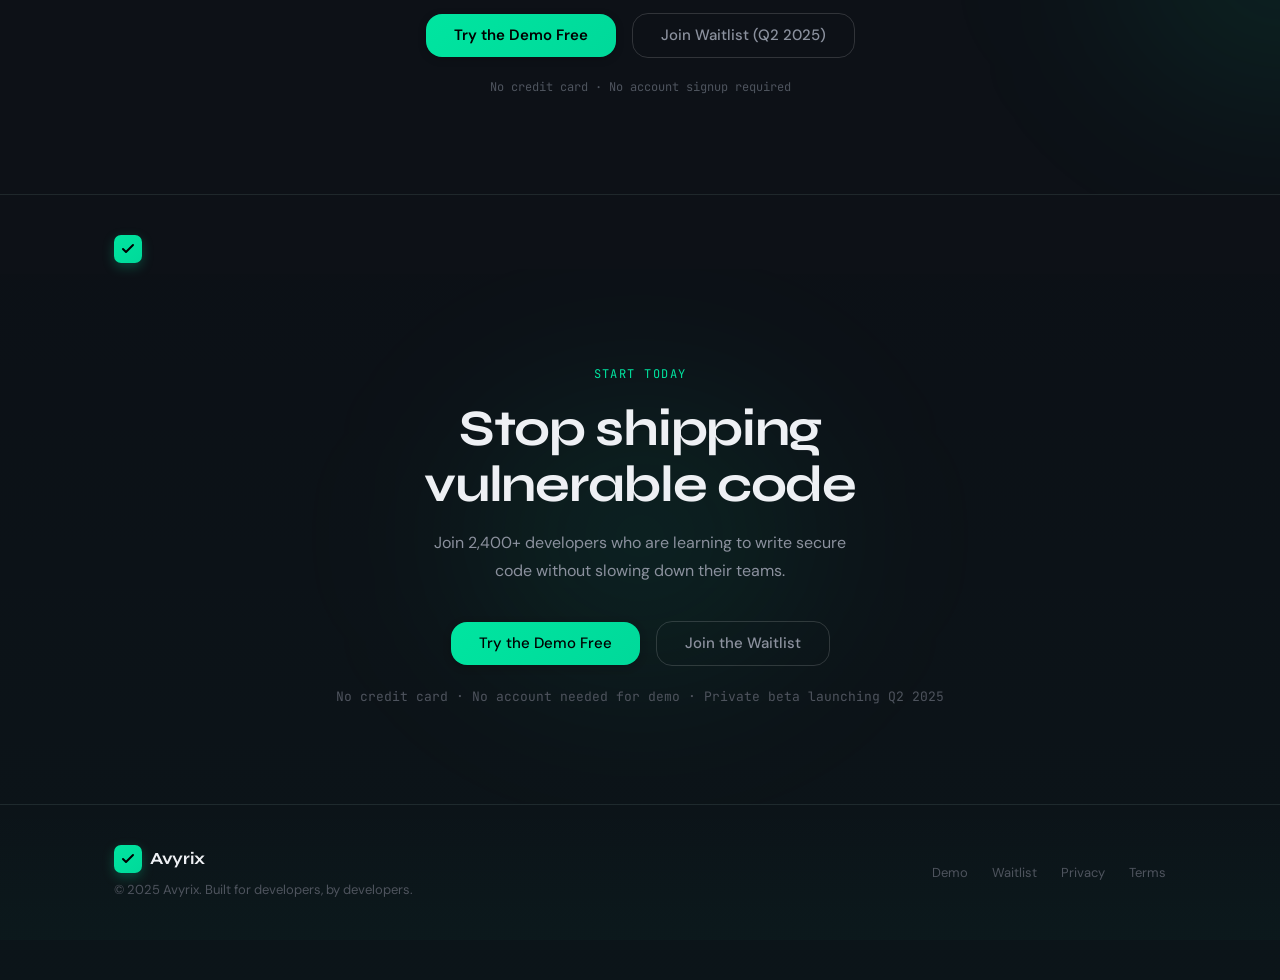
==== commit 8db0f421: "Update navigation links to point to the correct relative paths and add index.html for the main page" ====
--- a/index.html
+++ b/index.html
@@ -10,7 +10,8 @@
   <meta property="og:description" content="Understand security vulnerabilities through interactive learning. See real attacks, understand why they matter, and master secure coding." />
   <meta property="og:type" content="website" />
   <title>Avyrix — Learn Secure Coding Fast (For Developers)</title>
-  <link rel="stylesheet" href="css/styles.css" />
+  <link rel="stylesheet" href="frontend/css/styles.css" />
+  <meta name="devsecurecoach-api-url" content="https://getavyrix-ready.onrender.com" />
   <link rel="icon" type="image/svg+xml"
     href="data:image/svg+xml,<svg xmlns='http://www.w3.org/2000/svg' viewBox='0 0 32 32'><rect width='32' height='32' rx='8' fill='%2300e5a0'/><path d='M10 16l4 4 8-8' stroke='%23000' stroke-width='2.5' fill='none' stroke-linecap='round' stroke-linejoin='round'/></svg>" />
   <!-- Google tag (gtag.js) -->
@@ -40,12 +41,12 @@
       </a>
       <ul class="nav__links" role="list">
         <li><a href="index.html" class="active">Home</a></li>
-        <li><a href="demo.html">Try Demo</a></li>
-        <li><a href="waitlist.html">Join Waitlist</a></li>
+        <li><a href="frontend/demo.html">Try Demo</a></li>
+        <li><a href="frontend/waitlist.html">Join Waitlist</a></li>
       </ul>
       <div class="nav__cta">
-        <a href="demo.html" class="btn btn--ghost">Demo</a>
-        <a href="waitlist.html" class="btn btn--primary">Get Early Access</a>
+        <a href="frontend/demo.html" class="btn btn--ghost">Demo</a>
+        <a href="frontend/waitlist.html" class="btn btn--primary">Get Early Access</a>
       </div>
     </div>
   </nav>
@@ -87,12 +88,12 @@
           </div>
           <div class="fade-up fade-up--d3"
             style="display:flex;align-items:center;gap:16px;margin-top:36px;flex-wrap:wrap;">
-            <a href="demo.html" class="btn btn--primary btn--large">
+            <a href="frontend/demo.html" class="btn btn--primary btn--large">
               <svg width="16" height="16" viewBox="0 0 16 16" fill="none" aria-hidden="true">
                 <path d="M3 8h10M9 4l4 4-4 4" stroke="currentColor" stroke-width="1.5" stroke-linecap="round"
                   stroke-linejoin="round" />
               </svg> Try the Demo </a>
-            <a href="waitlist.html" class="btn btn--ghost btn--large">Join Waitlist — Free</a>
+            <a href="frontend/waitlist.html" class="btn btn--ghost btn--large">Join Waitlist — Free</a>
           </div>
           <!-- Social proof line -->
           <div class="fade-up fade-up--d4" style="display:flex;align-items:center;gap:10px;margin-top:28px;">
@@ -383,8 +384,8 @@
             Join 2,400+ developers who are learning security at their own pace.
           </p>
           <div style="display:flex;align-items:center;justify-content:center;gap:16px;flex-wrap:wrap;margin-bottom:20px;">
-            <a href="demo.html" class="btn btn--primary btn--large" style="font-weight:600;"> Try the Demo Free </a>
-            <a href="waitlist.html" class="btn btn--ghost btn--large"> Join Waitlist (Q2 2025)</a>
+            <a href="frontend/demo.html" class="btn btn--primary btn--large" style="font-weight:600;"> Try the Demo Free </a>
+            <a href="frontend/waitlist.html" class="btn btn--ghost btn--large"> Join Waitlist (Q2 2025)</a>
           </div>
           <p style="font-size:12px;color:var(--text-muted);font-family:var(--font-mono);"> No credit card · No account signup required </p>
         </div>
@@ -425,8 +426,8 @@
             style="color:var(--text-secondary);margin-top:16px;margin-bottom:36px;max-width:440px;margin-left:auto;margin-right:auto;line-height:1.75;">
             Join 2,400+ developers who are learning to write secure code without slowing down their teams. </p>
           <div style="display:flex;align-items:center;justify-content:center;gap:16px;flex-wrap:wrap;">
-            <a href="demo.html" class="btn btn--primary btn--large"> Try the Demo Free </a>
-            <a href="waitlist.html" class="btn btn--ghost btn--large"> Join the Waitlist </a>
+            <a href="frontend/demo.html" class="btn btn--primary btn--large"> Try the Demo Free </a>
+            <a href="frontend/waitlist.html" class="btn btn--ghost btn--large"> Join the Waitlist </a>
           </div>
           <p style="margin-top:20px;font-size:13px;color:var(--text-muted);font-family:var(--font-mono);"> No credit
             card · No account needed for demo · Private beta launching Q2 2025 </p>
@@ -452,16 +453,16 @@
           <p class="footer__copy">© 2025 Avyrix. Built for developers, by developers.</p>
         </div>
         <nav class="footer__links" aria-label="Footer navigation">
-          <a href="demo.html">Demo</a>
-          <a href="waitlist.html">Waitlist</a>
+          <a href="frontend/demo.html">Demo</a>
+          <a href="frontend/waitlist.html">Waitlist</a>
           <a href="#" onclick="return false;">Privacy</a>
           <a href="#" onclick="return false;">Terms</a>
         </nav>
       </div>
     </div>
   </footer>
-  <script src="js/utils.js"></script>
-  <script src="js/app.js"></script>
+  <script src="frontend/js/utils.js"></script>
+  <script src="frontend/js/app.js"></script>
 </body>
 
 </html>
--- a/frontend/css/styles.css
+++ b/frontend/css/styles.css
@@ -0,0 +1,1029 @@
+/* ============================================================
+  Avyrix — Global Stylesheet
+  Design: Terminal-noir with precision grid
+  Font: Syne (display) + JetBrains Mono (code) + DM Sans (body)
+  ============================================================ */
+
+@import url('https://fonts.googleapis.com/css2?family=Syne:wght@400;600;700;800&family=DM+Sans:ital,opsz,wght@0,9..40,300;0,9..40,400;0,9..40,500;1,9..40,300&family=JetBrains+Mono:wght@400;500&display=swap');
+
+/* ── Reset ───────────────────────────────────────────────── */
+*, *::before, *::after { box-sizing: border-box; margin: 0; padding: 0; }
+html { scroll-behavior: smooth; }
+img, svg { display: block; max-width: 100%; }
+a { color: inherit; text-decoration: none; }
+button { cursor: pointer; border: none; background: none; font-family: inherit; }
+
+/* ── Tokens ──────────────────────────────────────────────── */
+:root {
+  --bg-0: #080b10;
+  --bg-1: #0d1117;
+  --bg-2: #13181f;
+  --bg-3: #1a2030;
+  --bg-card: #111620;
+  --border: rgba(255,255,255,0.08);
+  --border-strong: rgba(255,255,255,0.15);
+
+  --accent-green: #00e5a0;
+  --accent-green-dim: rgba(0,229,160,0.12);
+  --accent-green-glow: rgba(0,229,160,0.25);
+  --accent-red: #ff4d6a;
+  --accent-red-dim: rgba(255,77,106,0.12);
+  --accent-blue: #4d9eff;
+  --accent-blue-dim: rgba(77,158,255,0.12);
+  --accent-amber: #ffb340;
+  --accent-amber-dim: rgba(255,179,64,0.10);
+
+  --text-primary: #eef0f4;
+  --text-secondary: #8b919e;
+  --text-muted: #4e545e;
+  --text-code: #a8f0c6;
+
+  --font-display: 'Syne', sans-serif;
+  --font-body: 'DM Sans', sans-serif;
+  --font-mono: 'JetBrains Mono', monospace;
+
+  --radius-sm: 6px;
+  --radius-md: 10px;
+  --radius-lg: 16px;
+  --radius-xl: 24px;
+
+  --transition: 220ms cubic-bezier(0.4,0,0.2,1);
+
+  --max-w: 1100px;
+  --nav-h: 64px;
+}
+
+body {
+  font-family: var(--font-body);
+  background: var(--bg-1);
+  color: var(--text-primary);
+  font-size: 16px;
+  line-height: 1.65;
+  -webkit-font-smoothing: antialiased;
+  overflow-x: hidden;
+}
+
+/* ── Noise texture overlay ──────────────────────────────── */
+body::before {
+  content: '';
+  position: fixed;
+  inset: 0;
+  background-image: url("data:image/svg+xml,%3Csvg viewBox='0 0 256 256' xmlns='http://www.w3.org/2000/svg'%3E%3Cfilter id='n'%3E%3CfeTurbulence type='fractalNoise' baseFrequency='0.9' numOctaves='4' stitchTiles='stitch'/%3E%3C/filter%3E%3Crect width='100%25' height='100%25' filter='url(%23n)' opacity='0.04'/%3E%3C/svg%3E");
+  background-size: 200px 200px;
+  pointer-events: none;
+  z-index: 0;
+  opacity: 0.5;
+}
+
+/* ── Layout ──────────────────────────────────────────────── */
+.container {
+  max-width: var(--max-w);
+  margin: 0 auto;
+  padding: 0 24px;
+  position: relative;
+  z-index: 1;
+}
+
+/* ── Navigation ─────────────────────────────────────────── */
+.nav {
+  position: fixed;
+  top: 0; left: 0; right: 0;
+  height: var(--nav-h);
+  z-index: 100;
+  background: rgba(8,11,16,0.8);
+  backdrop-filter: blur(16px);
+  -webkit-backdrop-filter: blur(16px);
+  border-bottom: 1px solid var(--border);
+}
+.nav__inner {
+  max-width: var(--max-w);
+  margin: 0 auto;
+  padding: 0 24px;
+  height: 100%;
+  display: flex;
+  align-items: center;
+  justify-content: space-between;
+  position: relative;
+  z-index: 1;
+}
+.nav__logo {
+  font-family: var(--font-display);
+  font-weight: 700;
+  font-size: 17px;
+  letter-spacing: -0.02em;
+  display: flex;
+  align-items: center;
+  gap: 8px;
+}
+.nav__logo-icon {
+  width: 28px; height: 28px;
+  background: linear-gradient(135deg, var(--accent-green), #00d99a);
+  border-radius: 7px;
+  display: flex;
+  align-items: center;
+  justify-content: center;
+  transition: all var(--transition);
+  box-shadow: 0 4px 12px rgba(0,229,160,0.25);
+}
+.nav__logo:hover .nav__logo-icon {
+  transform: scale(1.1);
+  box-shadow: 0 6px 20px rgba(0,229,160,0.4);
+}
+.nav__logo-icon svg { width: 16px; height: 16px; }
+.nav__logo-text { color: var(--text-primary); }
+.nav__logo-text span { color: var(--accent-green); }
+.nav__links {
+  display: flex;
+  align-items: center;
+  gap: 32px;
+  list-style: none;
+}
+.nav__links a {
+  font-size: 14px;
+  color: var(--text-secondary);
+  transition: all var(--transition);
+  font-weight: 400;
+  position: relative;
+  padding-bottom: 4px;
+}
+.nav__links a::after {
+  content: '';
+  position: absolute;
+  bottom: 0;
+  left: 0;
+  width: 0;
+  height: 2px;
+  background: var(--accent-green);
+  transition: width var(--transition);
+}
+.nav__links a:hover {
+  color: var(--text-primary);
+}
+.nav__links a:hover::after {
+  width: 100%;
+}
+.nav__links a.active {
+  color: var(--accent-green);
+}
+.nav__links a.active::after {
+  width: 100%;
+}
+.nav__cta {
+  display: flex;
+  align-items: center;
+  gap: 12px;
+}
+
+/* ── Buttons ─────────────────────────────────────────────── */
+.btn {
+  display: inline-flex;
+  align-items: center;
+  gap: 8px;
+  padding: 10px 20px;
+  border-radius: var(--radius-md);
+  font-size: 14px;
+  font-weight: 500;
+  font-family: var(--font-body);
+  transition: all var(--transition);
+  line-height: 1;
+  white-space: nowrap;
+  box-shadow: 0 2px 8px rgba(0,0,0,0.2);
+}
+.btn--primary {
+  background: linear-gradient(135deg, var(--accent-green), #00d99a);
+  color: #000;
+}
+.btn--primary:hover {
+  background: linear-gradient(135deg, #00ffb2, #00e5a0);
+  transform: translateY(-2px);
+  box-shadow: 0 8px 24px rgba(0,229,160,0.35);
+}
+.btn--ghost {
+  background: transparent;
+  color: var(--text-secondary);
+  border: 1.5px solid var(--border-strong);
+  box-shadow: none;
+}
+.btn--ghost:hover {
+  color: var(--text-primary);
+  border-color: var(--accent-green);
+  background: rgba(0,229,160,0.06);
+  box-shadow: 0 4px 16px rgba(0,229,160,0.1);
+  transform: translateY(-1px);
+}
+.btn--large {
+  padding: 14px 28px;
+  font-size: 15px;
+  border-radius: var(--radius-lg);
+}
+.btn:active {
+  transform: scale(0.98);
+}
+.btn--danger {
+  background: linear-gradient(135deg, var(--accent-red), #ff2d4a);
+  color: #fff;
+}
+.btn--danger:hover {
+  background: linear-gradient(135deg, #ff6b7f, #ff1f42);
+  transform: translateY(-2px);
+  box-shadow: 0 8px 24px rgba(255,77,106,0.35);
+}
+
+/* ── Badge ───────────────────────────────────────────────── */
+.badge {
+  display: inline-flex;
+  align-items: center;
+  gap: 6px;
+  padding: 6px 14px;
+  border-radius: 100px;
+  font-size: 12px;
+  font-weight: 600;
+  letter-spacing: 0.03em;
+  font-family: var(--font-mono);
+  transition: all var(--transition);
+  box-shadow: 0 2px 8px rgba(0,0,0,0.1);
+}
+.badge--green {
+  background: linear-gradient(135deg, var(--accent-green-dim), rgba(0,229,160,0.08));
+  color: var(--accent-green);
+  border: 1.5px solid rgba(0,229,160,0.3);
+}
+.badge--red {
+  background: var(--accent-red-dim);
+  color: var(--accent-red);
+  border: 1px solid rgba(255,77,106,0.2);
+}
+.badge--blue {
+  background: var(--accent-blue-dim);
+  color: var(--accent-blue);
+  border: 1px solid rgba(77,158,255,0.2);
+}
+.badge--amber {
+  background: var(--accent-amber-dim);
+  color: var(--accent-amber);
+  border: 1px solid rgba(255,179,64,0.2);
+}
+.badge--dot::before {
+  content: '';
+  display: inline-block;
+  width: 6px;
+  height: 6px;
+  border-radius: 50%;
+  background: currentColor;
+}
+
+/* ── Section spacing ─────────────────────────────────────── */
+.section { padding: 96px 0; position: relative; }
+.section--sm { padding: 64px 0; }
+
+/* ── Typography helpers ──────────────────────────────────── */
+.eyebrow {
+  font-family: var(--font-mono);
+  font-size: 12px;
+  text-transform: uppercase;
+  letter-spacing: 0.12em;
+  color: var(--accent-green);
+  margin-bottom: 16px;
+  display: block;
+}
+h1, h2, h3, h4 { font-family: var(--font-display); }
+.display-xl {
+  font-size: clamp(42px, 6vw, 72px);
+  font-weight: 800;
+  line-height: 1.05;
+  letter-spacing: -0.03em;
+}
+.display-lg {
+  font-size: clamp(32px, 4vw, 52px);
+  font-weight: 700;
+  line-height: 1.1;
+  letter-spacing: -0.025em;
+}
+.display-md {
+  font-size: clamp(24px, 3vw, 38px);
+  font-weight: 700;
+  line-height: 1.15;
+  letter-spacing: -0.02em;
+}
+.text-muted { color: var(--text-secondary); }
+.text-accent { color: var(--accent-green); }
+.text-mono { font-family: var(--font-mono); }
+
+/* ── Cards ───────────────────────────────────────────────── */
+.card {
+  background: var(--bg-card);
+  border: 1px solid var(--border);
+  border-radius: var(--radius-lg);
+  padding: 24px;
+  transition: all var(--transition);
+  box-shadow: 0 4px 12px rgba(0,0,0,0.15);
+}
+.card:hover {
+  border-color: var(--accent-green);
+  box-shadow: 0 12px 32px rgba(0,229,160,0.15);
+  transform: translateY(-4px);
+}
+
+.card--red {
+  background: rgba(255,77,106,0.05);
+  border-color: rgba(255,77,106,0.2);
+}
+.card--red:hover {
+  border-color: var(--accent-red);
+  box-shadow: 0 12px 32px rgba(255,77,106,0.15);
+}
+.card--blue {
+  background: rgba(77,158,255,0.05);
+  border-color: rgba(77,158,255,0.2);
+}
+.card--blue:hover {
+  border-color: var(--accent-blue);
+  box-shadow: 0 12px 32px rgba(77,158,255,0.15);
+}
+.card--green {
+  background: rgba(0,229,160,0.05);
+  border-color: rgba(0,229,160,0.2);
+}
+.card--green:hover {
+  border-color: var(--accent-green);
+  box-shadow: 0 12px 32px rgba(0,229,160,0.15);
+}
+
+/* ── Grid system ─────────────────────────────────────────── */
+.grid-2 { display: grid; grid-template-columns: repeat(2, 1fr); gap: 24px; }
+.grid-3 { display: grid; grid-template-columns: repeat(3, 1fr); gap: 24px; }
+.grid-auto { display: grid; grid-template-columns: repeat(auto-fit, minmax(280px, 1fr)); gap: 24px; }
+
+/* ── Form elements ───────────────────────────────────────── */
+.form-group { display: flex; flex-direction: column; gap: 8px; }
+.form-label {
+  font-size: 13px;
+  font-weight: 500;
+  color: var(--text-secondary);
+  font-family: var(--font-mono);
+  letter-spacing: 0.03em;
+}
+.form-input, .form-select, .form-textarea {
+  background: var(--bg-2);
+  border: 1.5px solid var(--border-strong);
+  border-radius: var(--radius-md);
+  color: var(--text-primary);
+  font-family: var(--font-body);
+  font-size: 15px;
+  padding: 12px 16px;
+  width: 100%;
+  transition: all var(--transition);
+  outline: none;
+  appearance: none;
+  box-shadow: inset 0 2px 4px rgba(0,0,0,0.1);
+}
+.form-input::placeholder { color: var(--text-muted); }
+.form-input:hover, .form-select:hover, .form-textarea:hover {
+  border-color: rgba(0,229,160,0.3);
+  background: var(--bg-3);
+}
+.form-input:focus, .form-select:focus, .form-textarea:focus {
+  border-color: var(--accent-green);
+  box-shadow: inset 0 2px 4px rgba(0,0,0,0.1), 0 0 0 3px var(--accent-green-dim);
+  background: var(--bg-1);
+}
+.form-select {
+  background-image: url("data:image/svg+xml,%3Csvg xmlns='http://www.w3.org/2000/svg' width='12' height='8' viewBox='0 0 12 8'%3E%3Cpath d='M1 1l5 5 5-5' stroke='%238b919e' stroke-width='1.5' fill='none' stroke-linecap='round'/%3E%3C/svg%3E");
+  background-repeat: no-repeat;
+  background-position: right 14px center;
+  padding-right: 40px;
+  cursor: pointer;
+  color: var(--text-primary);
+}
+.form-select option { background: var(--bg-2); color: var(--text-primary); }
+.form-textarea {
+  min-height: 200px;
+  resize: vertical;
+  font-family: var(--font-mono);
+  font-size: 13px;
+  line-height: 1.7;
+}
+
+/* ── Code block ──────────────────────────────────────────── */
+.code-block {
+  background: var(--bg-0);
+  border: 1px solid var(--border);
+  border-radius: var(--radius-md);
+  overflow: hidden;
+}
+.code-block__header {
+  display: flex;
+  align-items: center;
+  justify-content: space-between;
+  padding: 10px 16px;
+  border-bottom: 1px solid var(--border);
+  background: var(--bg-2);
+}
+.code-block__lang {
+  font-family: var(--font-mono);
+  font-size: 11px;
+  color: var(--text-muted);
+  text-transform: uppercase;
+  letter-spacing: 0.08em;
+}
+.code-block__dots { display: flex; gap: 6px; }
+.code-block__dot {
+  width: 10px; height: 10px;
+  border-radius: 50%;
+}
+.code-block__dot:nth-child(1) { background: #ff5f57; }
+.code-block__dot:nth-child(2) { background: #ffbd2e; }
+.code-block__dot:nth-child(3) { background: #28ca41; }
+.code-block__body {
+  padding: 16px;
+  font-family: var(--font-mono);
+  font-size: 13px;
+  line-height: 1.7;
+  color: var(--text-code);
+  overflow-x: auto;
+  white-space: pre-wrap;
+  word-break: break-word;
+}
+
+/* ── Copy button ─────────────────────────────────────────── */
+.copy-btn {
+  display: inline-flex;
+  align-items: center;
+  gap: 6px;
+  padding: 5px 10px;
+  background: var(--bg-3);
+  border: 1px solid var(--border);
+  border-radius: var(--radius-sm);
+  color: var(--text-secondary);
+  font-size: 12px;
+  font-family: var(--font-mono);
+  transition: all var(--transition);
+  cursor: pointer;
+}
+.copy-btn:hover {
+  color: var(--accent-green);
+  border-color: rgba(0,229,160,0.3);
+}
+.copy-btn.copied {
+  color: var(--accent-green);
+  border-color: rgba(0,229,160,0.3);
+  background: var(--accent-green-dim);
+}
+
+/* ── Divider ─────────────────────────────────────────────── */
+.divider {
+  height: 1px;
+  background: var(--border);
+  margin: 0;
+}
+
+/* ── Animations ──────────────────────────────────────────── */
+@keyframes fadeUp {
+  from { opacity: 0; transform: translateY(24px); }
+  to   { opacity: 1; transform: translateY(0); }
+}
+@keyframes pulse-dot {
+  0%, 100% { opacity: 1; }
+  50%       { opacity: 0.4; }
+}
+@keyframes scan-line {
+  from { transform: translateY(-100%); }
+  to   { transform: translateY(100vh); }
+}
+@keyframes blink-caret {
+  50% { opacity: 0; }
+}
+@keyframes glow-pulse {
+  0%, 100% { filter: drop-shadow(0 0 20px rgba(0,229,160,0.3)); }
+  50% { filter: drop-shadow(0 0 40px rgba(0,229,160,0.6)); }
+}
+@keyframes slide-in-left {
+  from { opacity: 0; transform: translateX(-20px); }
+  to { opacity: 1; transform: translateX(0); }
+}
+@keyframes float-up {
+  0% { transform: translateY(0px); }
+  50% { transform: translateY(-10px); }
+  100% { transform: translateY(0px); }
+}
+@keyframes shimmer {
+  0% { background-position: -1000px 0; }
+  100% { background-position: 1000px 0; }
+}
+
+.fade-up { animation: fadeUp 0.6s cubic-bezier(0.4,0,0.2,1) both; }
+.fade-up--d1 { animation-delay: 0.1s; }
+.fade-up--d2 { animation-delay: 0.2s; }
+.fade-up--d3 { animation-delay: 0.3s; }
+.fade-up--d4 { animation-delay: 0.4s; }
+
+/* ── Scanning line effect ────────────────────────────────── */
+.scan-overlay {
+  position: absolute;
+  inset: 0;
+  overflow: hidden;
+  pointer-events: none;
+  z-index: 0;
+  border-radius: inherit;
+}
+.scan-overlay::after {
+  content: '';
+  position: absolute;
+  left: 0; right: 0;
+  height: 60px;
+  background: linear-gradient(to bottom, transparent, rgba(0,229,160,0.04) 50%, transparent);
+  animation: scan-line 3s linear infinite;
+}
+
+/* ── Stat numbers ────────────────────────────────────────── */
+.stat-grid {
+  display: grid;
+  grid-template-columns: repeat(3, 1fr);
+  gap: 1px;
+  background: var(--border);
+  border: 1.5px solid var(--border);
+  border-radius: var(--radius-lg);
+  overflow: hidden;
+  box-shadow: 0 8px 24px rgba(0,229,160,0.08);
+}
+.stat-item {
+  background: var(--bg-card);
+  padding: 28px 24px;
+  text-align: center;
+  transition: all var(--transition);
+  position: relative;
+}
+.stat-item:hover {
+  background: linear-gradient(135deg, var(--bg-card) 0%, rgba(0,229,160,0.04) 100%);
+  transform: translateY(-2px);
+}
+.stat-item__num {
+  font-family: var(--font-display);
+  font-size: 36px;
+  font-weight: 800;
+  color: var(--text-primary);
+  letter-spacing: -0.03em;
+  line-height: 1;
+  margin-bottom: 6px;
+}
+.stat-item__num span { color: var(--accent-green); }
+.stat-item__label {
+  font-size: 13px;
+  color: var(--text-secondary);
+}
+
+/* ── Problem cards ───────────────────────────────────────── */
+.problem-card {
+  position: relative;
+  overflow: hidden;
+  transition: all var(--transition);
+}
+.problem-card:hover {
+  transform: translateY(-6px);
+  box-shadow: 0 16px 40px rgba(0,229,160,0.12) !important;
+}
+.problem-card__icon {
+  width: 48px; height: 48px;
+  border-radius: var(--radius-md);
+  display: flex;
+  align-items: center;
+  justify-content: center;
+  margin-bottom: 20px;
+  font-size: 24px;
+  transition: transform var(--transition);
+}
+.problem-card:hover .problem-card__icon {
+  transform: scale(1.1) rotate(-5deg);
+}
+.problem-card__num {
+  font-family: var(--font-mono);
+  font-size: 11px;
+  color: var(--text-muted);
+  letter-spacing: 0.08em;
+  margin-bottom: 10px;
+}
+.problem-card h3 {
+  font-size: 18px;
+  font-weight: 700;
+  margin-bottom: 12px;
+  letter-spacing: -0.01em;
+}
+.problem-card p { color: var(--text-secondary); font-size: 14px; line-height: 1.65; }
+
+/* ── Feature list ────────────────────────────────────────── */
+.feature-list { list-style: none; display: flex; flex-direction: column; gap: 14px; }
+.feature-list li {
+  display: flex;
+  align-items: flex-start;
+  gap: 12px;
+  font-size: 15px;
+  color: var(--text-secondary);
+}
+.feature-list li::before {
+  content: '';
+  flex-shrink: 0;
+  width: 18px;
+  height: 18px;
+  border-radius: 50%;
+  background: var(--accent-green-dim);
+  border: 1px solid rgba(0,229,160,0.3);
+  background-image: url("data:image/svg+xml,%3Csvg xmlns='http://www.w3.org/2000/svg' width='10' height='8' viewBox='0 0 10 8'%3E%3Cpath d='M1 4l2.5 2.5L9 1' stroke='%2300e5a0' stroke-width='1.5' fill='none' stroke-linecap='round' stroke-linejoin='round'/%3E%3C/svg%3E");
+  background-repeat: no-repeat;
+  background-position: center;
+  margin-top: 3px;
+}
+
+/* ── Footer ──────────────────────────────────────────────── */
+.footer {
+  border-top: 1px solid var(--border);
+  padding: 40px 0;
+  position: relative;
+  z-index: 1;
+  background: linear-gradient(180deg, transparent, rgba(0,229,160,0.02));
+}
+.footer__inner {
+  display: flex;
+  align-items: center;
+  justify-content: space-between;
+  gap: 24px;
+}
+.footer__copy { font-size: 13px; color: var(--text-muted); }
+.footer__links { display: flex; gap: 24px; }
+.footer__links a {
+  font-size: 13px;
+  color: var(--text-muted);
+  transition: all var(--transition);
+  position: relative;
+}
+.footer__links a::after {
+  content: '';
+  position: absolute;
+  bottom: -2px;
+  left: 0;
+  width: 0;
+  height: 1px;
+  background: var(--accent-green);
+  transition: width var(--transition);
+}
+.footer__links a:hover {
+  color: var(--accent-green);
+}
+.footer__links a:hover::after {
+  width: 100%;
+}
+
+/* ── Alert messages ──────────────────────────────────────── */
+.alert {
+  padding: 14px 18px;
+  border-radius: var(--radius-md);
+  font-size: 14px;
+  display: flex;
+  align-items: center;
+  gap: 10px;
+}
+.alert--success {
+  background: rgba(0,229,160,0.08);
+  border: 1px solid rgba(0,229,160,0.25);
+  color: var(--accent-green);
+}
+.alert--error {
+  background: var(--accent-red-dim);
+  border: 1px solid rgba(255,77,106,0.25);
+  color: var(--accent-red);
+}
+
+/* ── Terminal component ──────────────────────────────────── */
+.terminal {
+  background: var(--bg-0);
+  border: 1.5px solid var(--border-strong);
+  border-radius: var(--radius-lg);
+  overflow: hidden;
+  font-family: var(--font-mono);
+  font-size: 13px;
+  box-shadow: 0 8px 32px rgba(0,0,0,0.3), inset 0 1px 0 rgba(255,255,255,0.05);
+  transition: all var(--transition);
+}
+.terminal:hover {
+  border-color: rgba(0,229,160,0.3);
+  box-shadow: 0 12px 48px rgba(0,229,160,0.15), inset 0 1px 0 rgba(255,255,255,0.05);
+}
+.terminal__bar {
+  display: flex;
+  align-items: center;
+  gap: 8px;
+  padding: 12px 16px;
+  background: var(--bg-2);
+  border-bottom: 1px solid var(--border);
+}
+.terminal__dots { display: flex; gap: 6px; }
+.terminal__dot { width: 10px; height: 10px; border-radius: 50%; }
+.terminal__title {
+  font-size: 12px;
+  color: var(--text-muted);
+  margin: 0 auto;
+  letter-spacing: 0.04em;
+}
+.terminal__body {
+  padding: 20px;
+  line-height: 1.8;
+  color: var(--text-secondary);
+  min-height: 160px;
+}
+.terminal__line--green { color: var(--accent-green); }
+.terminal__line--red { color: var(--accent-red); }
+.terminal__line--blue { color: var(--accent-blue); }
+.terminal__line--amber { color: var(--accent-amber); }
+.terminal__caret {
+  display: inline-block;
+  width: 8px;
+  height: 14px;
+  background: var(--accent-green);
+  vertical-align: middle;
+  animation: blink-caret 1s step-end infinite;
+  margin-left: 2px;
+  border-radius: 1px;
+}
+
+/* ── Scan result section (demo.html) ─────────────────────── */
+.scan-results { display: flex; flex-direction: column; gap: 20px; margin-top: 32px; }
+.result-card { border-radius: var(--radius-lg); overflow: hidden; }
+.result-card__header {
+  display: flex;
+  align-items: center;
+  gap: 12px;
+  padding: 16px 20px;
+  border-bottom: 1px solid rgba(255,255,255,0.06);
+}
+.result-card__icon {
+  width: 36px; height: 36px;
+  border-radius: var(--radius-md);
+  display: flex;
+  align-items: center;
+  justify-content: center;
+  font-size: 18px;
+  flex-shrink: 0;
+}
+.result-card__title {
+  font-family: var(--font-display);
+  font-size: 15px;
+  font-weight: 700;
+  letter-spacing: -0.01em;
+}
+.result-card__subtitle { font-size: 12px; color: var(--text-secondary); margin-top: 2px; }
+.result-card__body { padding: 20px; }
+
+/* ── Severity indicator ──────────────────────────────────── */
+.severity {
+  display: flex;
+  align-items: center;
+  gap: 6px;
+  font-size: 12px;
+  font-family: var(--font-mono);
+  font-weight: 500;
+}
+.severity__bar {
+  display: flex;
+  gap: 3px;
+}
+.severity__seg {
+  width: 20px;
+  height: 4px;
+  border-radius: 2px;
+  background: var(--border-strong);
+}
+.severity--critical .severity__seg:nth-child(-n+5) { background: var(--accent-red); }
+.severity--high .severity__seg:nth-child(-n+4) { background: var(--accent-amber); }
+.severity--medium .severity__seg:nth-child(-n+3) { background: var(--accent-amber); }
+
+/* ── Steps list ──────────────────────────────────────────── */
+.steps-list { list-style: none; display: flex; flex-direction: column; gap: 12px; counter-reset: steps; }
+.steps-list li {
+  display: flex;
+  gap: 14px;
+  font-size: 14px;
+  color: var(--text-secondary);
+  counter-increment: steps;
+}
+.steps-list li::before {
+  content: counter(steps);
+  flex-shrink: 0;
+  width: 22px;
+  height: 22px;
+  border-radius: 50%;
+  background: var(--accent-green-dim);
+  border: 1px solid rgba(0,229,160,0.3);
+  display: flex;
+  align-items: center;
+  justify-content: center;
+  font-family: var(--font-mono);
+  font-size: 11px;
+  color: var(--accent-green);
+  margin-top: 2px;
+}
+
+/* ── Empty/placeholder state ─────────────────────────────── */
+.empty-state {
+  text-align: center;
+  padding: 60px 24px;
+  color: var(--text-muted);
+}
+.empty-state__icon { font-size: 40px; margin-bottom: 16px; opacity: 0.4; }
+.empty-state__title { font-size: 16px; font-weight: 600; margin-bottom: 8px; color: var(--text-secondary); }
+.empty-state__desc { font-size: 14px; line-height: 1.6; }
+
+/* ── Loading spinner ─────────────────────────────────────── */
+@keyframes spin { to { transform: rotate(360deg); } }
+.spinner {
+  width: 20px; height: 20px;
+  border: 2px solid var(--border-strong);
+  border-top-color: var(--accent-green);
+  border-radius: 50%;
+  animation: spin 0.7s linear infinite;
+  display: inline-block;
+}
+
+/* ── Scrollbar ───────────────────────────────────────────── */
+::-webkit-scrollbar { width: 6px; height: 6px; }
+::-webkit-scrollbar-track { background: transparent; }
+::-webkit-scrollbar-thumb { background: var(--border-strong); border-radius: 3px; }
+::-webkit-scrollbar-thumb:hover { background: rgba(255,255,255,0.25); }
+
+/* ── Selection ───────────────────────────────────────────── */
+::selection { background: rgba(0,229,160,0.2); color: var(--text-primary); }
+
+/* ── Page header (inner pages) ───────────────────────────── */
+.page-header {
+  padding: calc(var(--nav-h) + 64px) 0 64px;
+  text-align: center;
+}
+.page-header p {
+  max-width: 540px;
+  margin: 16px auto 0;
+  color: var(--text-secondary);
+  font-size: 16px;
+  line-height: 1.7;
+}
+
+/* ── Grid glow accent ────────────────────────────────────── */
+.glow-accent {
+  position: absolute;
+  border-radius: 50%;
+  filter: blur(80px);
+  pointer-events: none;
+  z-index: 0;
+}
+.glow-accent--green {
+  width: 500px; height: 400px;
+  background: radial-gradient(ellipse, rgba(0,229,160,0.12) 0%, transparent 70%);
+}
+.glow-accent--red {
+  width: 400px; height: 300px;
+  background: radial-gradient(ellipse, rgba(255,77,106,0.10) 0%, transparent 70%);
+}
+
+/* ── Flow diagram ────────────────────────────────────────── */
+.flow-diagram {
+  display: flex;
+  align-items: center;
+  justify-content: center;
+  gap: 12px;
+  flex-wrap: wrap;
+  padding: 40px 24px;
+  background: linear-gradient(135deg, var(--bg-0) 0%, rgba(0,229,160,0.03) 100%);
+  border: 1.5px solid var(--border);
+  border-radius: var(--radius-lg);
+  box-shadow: 0 8px 24px rgba(0,229,160,0.08);
+  transition: all var(--transition);
+}
+.flow-diagram:hover {
+  border-color: rgba(0,229,160,0.2);
+  box-shadow: 0 12px 32px rgba(0,229,160,0.12);
+}
+.flow-step {
+  display: flex;
+  flex-direction: column;
+  align-items: center;
+  gap: 8px;
+  min-width: 80px;
+  transition: transform var(--transition);
+}
+.flow-step:hover {
+  transform: scale(1.05);
+}
+.flow-icon {
+  font-size: 32px;
+  line-height: 1;
+  transition: transform 0.6s ease-in-out;
+}
+.flow-step:hover .flow-icon {
+  transform: scale(1.2);
+}
+.flow-label {
+  font-size: 13px;
+  font-weight: 600;
+  color: var(--text-secondary);
+  text-align: center;
+  font-family: var(--font-mono);
+}
+.flow-arrow {
+  font-size: 20px;
+  color: var(--accent-green);
+  line-height: 1;
+}
+
+/* ── Feature list styling ────────────────────────────────── */
+.feature-list {
+  list-style: none;
+  display: flex;
+  flex-direction: column;
+  gap: 12px;
+}
+.feature-list li {
+  display: flex;
+  gap: 12px;
+  align-items: flex-start;
+  font-size: 15px;
+  color: var(--text-secondary);
+  line-height: 1.6;
+}
+.feature-list li::before {
+  content: '✓';
+  flex-shrink: 0;
+  color: var(--accent-green);
+  font-weight: 700;
+  font-size: 16px;
+  margin-top: 2px;
+}
+
+/* ── Educational Learning Sections ──────────────────────── */
+.learning-section {
+  display: flex;
+  flex-direction: column;
+  gap: 12px;
+  padding-bottom: 20px;
+}
+.learning-section:not(:last-child) {
+  border-bottom: 1px solid var(--border);
+  margin-bottom: 20px;
+}
+.learning-section__title {
+  font-size: 15px;
+  font-weight: 600;
+  color: var(--text-primary);
+  font-family: var(--font-display);
+  display: flex;
+  align-items: center;
+  gap: 8px;
+  letter-spacing: -0.01em;
+}
+.learning-section__content {
+  font-size: 14px;
+  color: var(--text-secondary);
+  line-height: 1.75;
+  margin: 0;
+}
+
+/* ── Card lesson styling ─────────────────────────────────── */
+.card--lesson {
+  border-color: rgba(255,77,106,0.15);
+  background: linear-gradient(135deg, rgba(255,77,106,0.04) 0%, transparent 100%);
+}
+
+/* ── Responsive ──────────────────────────────────────────── */
+@media (max-width: 768px) {
+  .grid-2, .grid-3 { grid-template-columns: 1fr; }
+  .stat-grid { grid-template-columns: 1fr; }
+  .nav__links { display: none; }
+  .footer__inner { flex-direction: column; text-align: center; }
+  .display-xl { font-size: 36px; }
+  .display-lg { font-size: 28px; }
+  .flow-diagram {
+    gap: 8px;
+    padding: 24px 16px;
+  }
+  .flow-arrow {
+    display: none;
+  }
+  .flow-step {
+    min-width: 70px;
+    gap: 6px;
+  }
+  .flow-icon {
+    font-size: 28px;
+  }
+  .flow-label {
+    font-size: 11px;
+  }
+}
+@media (max-width: 480px) {
+  .container { padding: 0 16px; }
+  .section { padding: 64px 0; }
+  .flow-diagram {
+    flex-direction: column;
+    gap: 4px;
+    padding: 16px;
+  }
+  .flow-icon {
+    font-size: 24px;
+  }
+}
